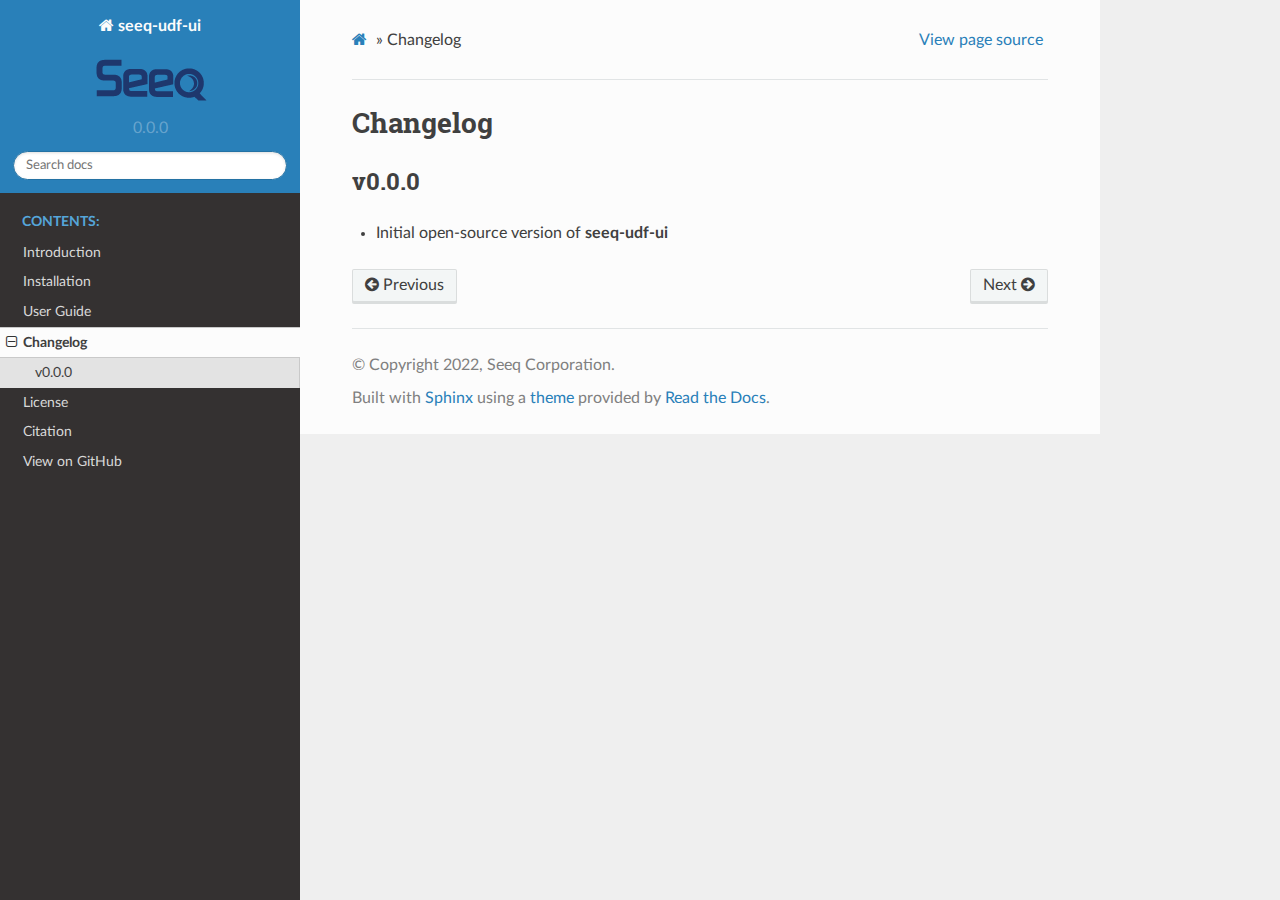
==== docs/changelog.html @ 37590fe5 "Transferred the code based from bitbucket to github. First github commit" ====
<!DOCTYPE html>
<html class="writer-html5" lang="en" >
<head>
  <meta charset="utf-8" /><meta name="generator" content="Docutils 0.17.1: http://docutils.sourceforge.net/" />

  <meta name="viewport" content="width=device-width, initial-scale=1.0" />
  <title>Changelog &mdash; seeq-udf-ui 0.0.0 documentation</title>
      <link rel="stylesheet" href="_static/pygments.css" type="text/css" />
      <link rel="stylesheet" href="_static/css/theme.css" type="text/css" />
    <link rel="shortcut icon" href="_static/seeq-favicon.ico"/>
  <!--[if lt IE 9]>
    <script src="_static/js/html5shiv.min.js"></script>
  <![endif]-->
  
        <script data-url_root="./" id="documentation_options" src="_static/documentation_options.js"></script>
        <script src="_static/jquery.js"></script>
        <script src="_static/underscore.js"></script>
        <script src="_static/doctools.js"></script>
    <script src="_static/js/theme.js"></script>
    <link rel="index" title="Index" href="genindex.html" />
    <link rel="search" title="Search" href="search.html" />
    <link rel="next" title="License" href="license.html" />
    <link rel="prev" title="User Guide" href="user_guide.html" /> 
</head>

<body class="wy-body-for-nav"> 
  <div class="wy-grid-for-nav">
    <nav data-toggle="wy-nav-shift" class="wy-nav-side">
      <div class="wy-side-scroll">
        <div class="wy-side-nav-search" >
            <a href="index.html" class="icon icon-home"> seeq-udf-ui
            <img src="_static/Seeq_logo_darkBlue_sm.png" class="logo" alt="Logo"/>
          </a>
              <div class="version">
                0.0.0
              </div>
<div role="search">
  <form id="rtd-search-form" class="wy-form" action="search.html" method="get">
    <input type="text" name="q" placeholder="Search docs" />
    <input type="hidden" name="check_keywords" value="yes" />
    <input type="hidden" name="area" value="default" />
  </form>
</div>
        </div><div class="wy-menu wy-menu-vertical" data-spy="affix" role="navigation" aria-label="Navigation menu">
              <p class="caption" role="heading"><span class="caption-text">Contents:</span></p>
<ul class="current">
<li class="toctree-l1"><a class="reference internal" href="introduction.html">Introduction</a></li>
<li class="toctree-l1"><a class="reference internal" href="installation.html">Installation</a></li>
<li class="toctree-l1"><a class="reference internal" href="user_guide.html">User Guide</a></li>
<li class="toctree-l1 current"><a class="current reference internal" href="#">Changelog</a><ul>
<li class="toctree-l2"><a class="reference internal" href="#v0-0-0">v0.0.0</a></li>
</ul>
</li>
<li class="toctree-l1"><a class="reference internal" href="license.html">License</a></li>
<li class="toctree-l1"><a class="reference internal" href="citation.html">Citation</a></li>
<li class="toctree-l1"><a class="reference internal" href="github.html">View on GitHub</a></li>
</ul>

        </div>
      </div>
    </nav>

    <section data-toggle="wy-nav-shift" class="wy-nav-content-wrap"><nav class="wy-nav-top" aria-label="Mobile navigation menu" >
          <i data-toggle="wy-nav-top" class="fa fa-bars"></i>
          <a href="index.html">seeq-udf-ui</a>
      </nav>

      <div class="wy-nav-content">
        <div class="rst-content">
          <div role="navigation" aria-label="Page navigation">
  <ul class="wy-breadcrumbs">
      <li><a href="index.html" class="icon icon-home"></a> &raquo;</li>
      <li>Changelog</li>
      <li class="wy-breadcrumbs-aside">
            <a href="_sources/changelog.md.txt" rel="nofollow"> View page source</a>
      </li>
  </ul>
  <hr/>
</div>
          <div role="main" class="document" itemscope="itemscope" itemtype="http://schema.org/Article">
           <div itemprop="articleBody">
             
  <section id="changelog">
<h1>Changelog<a class="headerlink" href="#changelog" title="Permalink to this headline"></a></h1>
<section id="v0-0-0">
<h2>v0.0.0<a class="headerlink" href="#v0-0-0" title="Permalink to this headline"></a></h2>
<ul class="simple">
<li><p>Initial open-source version of <strong>seeq-udf-ui</strong></p></li>
</ul>
</section>
</section>


           </div>
          </div>
          <footer><div class="rst-footer-buttons" role="navigation" aria-label="Footer">
        <a href="user_guide.html" class="btn btn-neutral float-left" title="User Guide" accesskey="p" rel="prev"><span class="fa fa-arrow-circle-left" aria-hidden="true"></span> Previous</a>
        <a href="license.html" class="btn btn-neutral float-right" title="License" accesskey="n" rel="next">Next <span class="fa fa-arrow-circle-right" aria-hidden="true"></span></a>
    </div>

  <hr/>

  <div role="contentinfo">
    <p>&#169; Copyright 2022, Seeq Corporation.</p>
  </div>

  Built with <a href="https://www.sphinx-doc.org/">Sphinx</a> using a
    <a href="https://github.com/readthedocs/sphinx_rtd_theme">theme</a>
    provided by <a href="https://readthedocs.org">Read the Docs</a>.
   

</footer>
        </div>
      </div>
    </section>
  </div>
  <script>
      jQuery(function () {
          SphinxRtdTheme.Navigation.enable(true);
      });
  </script> 

</body>
</html>
---- docs/_static/pygments.css ----
pre { line-height: 125%; }
td.linenos .normal { color: inherit; background-color: transparent; padding-left: 5px; padding-right: 5px; }
span.linenos { color: inherit; background-color: transparent; padding-left: 5px; padding-right: 5px; }
td.linenos .special { color: #000000; background-color: #ffffc0; padding-left: 5px; padding-right: 5px; }
span.linenos.special { color: #000000; background-color: #ffffc0; padding-left: 5px; padding-right: 5px; }
.highlight .hll { background-color: #ffffcc }
.highlight { background: #f8f8f8; }
.highlight .c { color: #3D7B7B; font-style: italic } /* Comment */
.highlight .err { border: 1px solid #FF0000 } /* Error */
.highlight .k { color: #008000; font-weight: bold } /* Keyword */
.highlight .o { color: #666666 } /* Operator */
.highlight .ch { color: #3D7B7B; font-style: italic } /* Comment.Hashbang */
.highlight .cm { color: #3D7B7B; font-style: italic } /* Comment.Multiline */
.highlight .cp { color: #9C6500 } /* Comment.Preproc */
.highlight .cpf { color: #3D7B7B; font-style: italic } /* Comment.PreprocFile */
.highlight .c1 { color: #3D7B7B; font-style: italic } /* Comment.Single */
.highlight .cs { color: #3D7B7B; font-style: italic } /* Comment.Special */
.highlight .gd { color: #A00000 } /* Generic.Deleted */
.highlight .ge { font-style: italic } /* Generic.Emph */
.highlight .gr { color: #E40000 } /* Generic.Error */
.highlight .gh { color: #000080; font-weight: bold } /* Generic.Heading */
.highlight .gi { color: #008400 } /* Generic.Inserted */
.highlight .go { color: #717171 } /* Generic.Output */
.highlight .gp { color: #000080; font-weight: bold } /* Generic.Prompt */
.highlight .gs { font-weight: bold } /* Generic.Strong */
.highlight .gu { color: #800080; font-weight: bold } /* Generic.Subheading */
.highlight .gt { color: #0044DD } /* Generic.Traceback */
.highlight .kc { color: #008000; font-weight: bold } /* Keyword.Constant */
.highlight .kd { color: #008000; font-weight: bold } /* Keyword.Declaration */
.highlight .kn { color: #008000; font-weight: bold } /* Keyword.Namespace */
.highlight .kp { color: #008000 } /* Keyword.Pseudo */
.highlight .kr { color: #008000; font-weight: bold } /* Keyword.Reserved */
.highlight .kt { color: #B00040 } /* Keyword.Type */
.highlight .m { color: #666666 } /* Literal.Number */
.highlight .s { color: #BA2121 } /* Literal.String */
.highlight .na { color: #687822 } /* Name.Attribute */
.highlight .nb { color: #008000 } /* Name.Builtin */
.highlight .nc { color: #0000FF; font-weight: bold } /* Name.Class */
.highlight .no { color: #880000 } /* Name.Constant */
.highlight .nd { color: #AA22FF } /* Name.Decorator */
.highlight .ni { color: #717171; font-weight: bold } /* Name.Entity */
.highlight .ne { color: #CB3F38; font-weight: bold } /* Name.Exception */
.highlight .nf { color: #0000FF } /* Name.Function */
.highlight .nl { color: #767600 } /* Name.Label */
.highlight .nn { color: #0000FF; font-weight: bold } /* Name.Namespace */
.highlight .nt { color: #008000; font-weight: bold } /* Name.Tag */
.highlight .nv { color: #19177C } /* Name.Variable */
.highlight .ow { color: #AA22FF; font-weight: bold } /* Operator.Word */
.highlight .w { color: #bbbbbb } /* Text.Whitespace */
.highlight .mb { color: #666666 } /* Literal.Number.Bin */
.highlight .mf { color: #666666 } /* Literal.Number.Float */
.highlight .mh { color: #666666 } /* Literal.Number.Hex */
.highlight .mi { color: #666666 } /* Literal.Number.Integer */
.highlight .mo { color: #666666 } /* Literal.Number.Oct */
.highlight .sa { color: #BA2121 } /* Literal.String.Affix */
.highlight .sb { color: #BA2121 } /* Literal.String.Backtick */
.highlight .sc { color: #BA2121 } /* Literal.String.Char */
.highlight .dl { color: #BA2121 } /* Literal.String.Delimiter */
.highlight .sd { color: #BA2121; font-style: italic } /* Literal.String.Doc */
.highlight .s2 { color: #BA2121 } /* Literal.String.Double */
.highlight .se { color: #AA5D1F; font-weight: bold } /* Literal.String.Escape */
.highlight .sh { color: #BA2121 } /* Literal.String.Heredoc */
.highlight .si { color: #A45A77; font-weight: bold } /* Literal.String.Interpol */
.highlight .sx { color: #008000 } /* Literal.String.Other */
.highlight .sr { color: #A45A77 } /* Literal.String.Regex */
.highlight .s1 { color: #BA2121 } /* Literal.String.Single */
.highlight .ss { color: #19177C } /* Literal.String.Symbol */
.highlight .bp { color: #008000 } /* Name.Builtin.Pseudo */
.highlight .fm { color: #0000FF } /* Name.Function.Magic */
.highlight .vc { color: #19177C } /* Name.Variable.Class */
.highlight .vg { color: #19177C } /* Name.Variable.Global */
.highlight .vi { color: #19177C } /* Name.Variable.Instance */
.highlight .vm { color: #19177C } /* Name.Variable.Magic */
.highlight .il { color: #666666 } /* Literal.Number.Integer.Long */
---- docs/_static/css/theme.css ----
html{box-sizing:border-box}*,:after,:before{box-sizing:inherit}article,aside,details,figcaption,figure,footer,header,hgroup,nav,section{display:block}audio,canvas,video{display:inline-block;*display:inline;*zoom:1}[hidden],audio:not([controls]){display:none}*{-webkit-box-sizing:border-box;-moz-box-sizing:border-box;box-sizing:border-box}html{font-size:100%;-webkit-text-size-adjust:100%;-ms-text-size-adjust:100%}body{margin:0}a:active,a:hover{outline:0}abbr[title]{border-bottom:1px dotted}b,strong{font-weight:700}blockquote{margin:0}dfn{font-style:italic}ins{background:#ff9;text-decoration:none}ins,mark{color:#000}mark{background:#ff0;font-style:italic;font-weight:700}.rst-content code,.rst-content tt,code,kbd,pre,samp{font-family:monospace,serif;_font-family:courier new,monospace;font-size:1em}pre{white-space:pre}q{quotes:none}q:after,q:before{content:"";content:none}small{font-size:85%}sub,sup{font-size:75%;line-height:0;position:relative;vertical-align:baseline}sup{top:-.5em}sub{bottom:-.25em}dl,ol,ul{margin:0;padding:0;list-style:none;list-style-image:none}li{list-style:none}dd{margin:0}img{border:0;-ms-interpolation-mode:bicubic;vertical-align:middle;max-width:100%}svg:not(:root){overflow:hidden}figure,form{margin:0}label{cursor:pointer}button,input,select,textarea{font-size:100%;margin:0;vertical-align:baseline;*vertical-align:middle}button,input{line-height:normal}button,input[type=button],input[type=reset],input[type=submit]{cursor:pointer;-webkit-appearance:button;*overflow:visible}button[disabled],input[disabled]{cursor:default}input[type=search]{-webkit-appearance:textfield;-moz-box-sizing:content-box;-webkit-box-sizing:content-box;box-sizing:content-box}textarea{resize:vertical}table{border-collapse:collapse;border-spacing:0}td{vertical-align:top}.chromeframe{margin:.2em 0;background:#ccc;color:#000;padding:.2em 0}.ir{display:block;border:0;text-indent:-999em;overflow:hidden;background-color:transparent;background-repeat:no-repeat;text-align:left;direction:ltr;*line-height:0}.ir br{display:none}.hidden{display:none!important;visibility:hidden}.visuallyhidden{border:0;clip:rect(0 0 0 0);height:1px;margin:-1px;overflow:hidden;padding:0;position:absolute;width:1px}.visuallyhidden.focusable:active,.visuallyhidden.focusable:focus{clip:auto;height:auto;margin:0;overflow:visible;position:static;width:auto}.invisible{visibility:hidden}.relative{position:relative}big,small{font-size:100%}@media print{body,html,section{background:none!important}*{box-shadow:none!important;text-shadow:none!important;filter:none!important;-ms-filter:none!important}a,a:visited{text-decoration:underline}.ir a:after,a[href^="#"]:after,a[href^="javascript:"]:after{content:""}blockquote,pre{page-break-inside:avoid}thead{display:table-header-group}img,tr{page-break-inside:avoid}img{max-width:100%!important}@page{margin:.5cm}.rst-content .toctree-wrapper>p.caption,h2,h3,p{orphans:3;widows:3}.rst-content .toctree-wrapper>p.caption,h2,h3{page-break-after:avoid}}.btn,.fa:before,.icon:before,.rst-content .admonition,.rst-content .admonition-title:before,.rst-content .admonition-todo,.rst-content .attention,.rst-content .caution,.rst-content .code-block-caption .headerlink:before,.rst-content .danger,.rst-content .eqno .headerlink:before,.rst-content .error,.rst-content .hint,.rst-content .important,.rst-content .note,.rst-content .seealso,.rst-content .tip,.rst-content .warning,.rst-content code.download span:first-child:before,.rst-content dl dt .headerlink:before,.rst-content h1 .headerlink:before,.rst-content h2 .headerlink:before,.rst-content h3 .headerlink:before,.rst-content h4 .headerlink:before,.rst-content h5 .headerlink:before,.rst-content h6 .headerlink:before,.rst-content p.caption .headerlink:before,.rst-content p .headerlink:before,.rst-content table>caption .headerlink:before,.rst-content tt.download span:first-child:before,.wy-alert,.wy-dropdown .caret:before,.wy-inline-validate.wy-inline-validate-danger .wy-input-context:before,.wy-inline-validate.wy-inline-validate-info .wy-input-context:before,.wy-inline-validate.wy-inline-validate-success .wy-input-context:before,.wy-inline-validate.wy-inline-validate-warning .wy-input-context:before,.wy-menu-vertical li.current>a,.wy-menu-vertical li.current>a button.toctree-expand:before,.wy-menu-vertical li.on a,.wy-menu-vertical li.on a button.toctree-expand:before,.wy-menu-vertical li button.toctree-expand:before,.wy-nav-top a,.wy-side-nav-search .wy-dropdown>a,.wy-side-nav-search>a,input[type=color],input[type=date],input[type=datetime-local],input[type=datetime],input[type=email],input[type=month],input[type=number],input[type=password],input[type=search],input[type=tel],input[type=text],input[type=time],input[type=url],input[type=week],select,textarea{-webkit-font-smoothing:antialiased}.clearfix{*zoom:1}.clearfix:after,.clearfix:before{display:table;content:""}.clearfix:after{clear:both}/*!
 *  Font Awesome 4.7.0 by @davegandy - http://fontawesome.io - @fontawesome
 *  License - http://fontawesome.io/license (Font: SIL OFL 1.1, CSS: MIT License)
 */@font-face{font-family:FontAwesome;src:url(fonts/fontawesome-webfont.eot?674f50d287a8c48dc19ba404d20fe713);src:url(fonts/fontawesome-webfont.eot?674f50d287a8c48dc19ba404d20fe713?#iefix&v=4.7.0) format("embedded-opentype"),url(fonts/fontawesome-webfont.woff2?af7ae505a9eed503f8b8e6982036873e) format("woff2"),url(fonts/fontawesome-webfont.woff?fee66e712a8a08eef5805a46892932ad) format("woff"),url(fonts/fontawesome-webfont.ttf?b06871f281fee6b241d60582ae9369b9) format("truetype"),url(fonts/fontawesome-webfont.svg?912ec66d7572ff821749319396470bde#fontawesomeregular) format("svg");font-weight:400;font-style:normal}.fa,.icon,.rst-content .admonition-title,.rst-content .code-block-caption .headerlink,.rst-content .eqno .headerlink,.rst-content code.download span:first-child,.rst-content dl dt .headerlink,.rst-content h1 .headerlink,.rst-content h2 .headerlink,.rst-content h3 .headerlink,.rst-content h4 .headerlink,.rst-content h5 .headerlink,.rst-content h6 .headerlink,.rst-content p.caption .headerlink,.rst-content p .headerlink,.rst-content table>caption .headerlink,.rst-content tt.download span:first-child,.wy-menu-vertical li.current>a button.toctree-expand,.wy-menu-vertical li.on a button.toctree-expand,.wy-menu-vertical li button.toctree-expand{display:inline-block;font:normal normal normal 14px/1 FontAwesome;font-size:inherit;text-rendering:auto;-webkit-font-smoothing:antialiased;-moz-osx-font-smoothing:grayscale}.fa-lg{font-size:1.33333em;line-height:.75em;vertical-align:-15%}.fa-2x{font-size:2em}.fa-3x{font-size:3em}.fa-4x{font-size:4em}.fa-5x{font-size:5em}.fa-fw{width:1.28571em;text-align:center}.fa-ul{padding-left:0;margin-left:2.14286em;list-style-type:none}.fa-ul>li{position:relative}.fa-li{position:absolute;left:-2.14286em;width:2.14286em;top:.14286em;text-align:center}.fa-li.fa-lg{left:-1.85714em}.fa-border{padding:.2em .25em .15em;border:.08em solid #eee;border-radius:.1em}.fa-pull-left{float:left}.fa-pull-right{float:right}.fa-pull-left.icon,.fa.fa-pull-left,.rst-content .code-block-caption .fa-pull-left.headerlink,.rst-content .eqno .fa-pull-left.headerlink,.rst-content .fa-pull-left.admonition-title,.rst-content code.download span.fa-pull-left:first-child,.rst-content dl dt .fa-pull-left.headerlink,.rst-content h1 .fa-pull-left.headerlink,.rst-content h2 .fa-pull-left.headerlink,.rst-content h3 .fa-pull-left.headerlink,.rst-content h4 .fa-pull-left.headerlink,.rst-content h5 .fa-pull-left.headerlink,.rst-content h6 .fa-pull-left.headerlink,.rst-content p .fa-pull-left.headerlink,.rst-content table>caption .fa-pull-left.headerlink,.rst-content tt.download span.fa-pull-left:first-child,.wy-menu-vertical li.current>a button.fa-pull-left.toctree-expand,.wy-menu-vertical li.on a button.fa-pull-left.toctree-expand,.wy-menu-vertical li button.fa-pull-left.toctree-expand{margin-right:.3em}.fa-pull-right.icon,.fa.fa-pull-right,.rst-content .code-block-caption .fa-pull-right.headerlink,.rst-content .eqno .fa-pull-right.headerlink,.rst-content .fa-pull-right.admonition-title,.rst-content code.download span.fa-pull-right:first-child,.rst-content dl dt .fa-pull-right.headerlink,.rst-content h1 .fa-pull-right.headerlink,.rst-content h2 .fa-pull-right.headerlink,.rst-content h3 .fa-pull-right.headerlink,.rst-content h4 .fa-pull-right.headerlink,.rst-content h5 .fa-pull-right.headerlink,.rst-content h6 .fa-pull-right.headerlink,.rst-content p .fa-pull-right.headerlink,.rst-content table>caption .fa-pull-right.headerlink,.rst-content tt.download span.fa-pull-right:first-child,.wy-menu-vertical li.current>a button.fa-pull-right.toctree-expand,.wy-menu-vertical li.on a button.fa-pull-right.toctree-expand,.wy-menu-vertical li button.fa-pull-right.toctree-expand{margin-left:.3em}.pull-right{float:right}.pull-left{float:left}.fa.pull-left,.pull-left.icon,.rst-content .code-block-caption .pull-left.headerlink,.rst-content .eqno .pull-left.headerlink,.rst-content .pull-left.admonition-title,.rst-content code.download span.pull-left:first-child,.rst-content dl dt .pull-left.headerlink,.rst-content h1 .pull-left.headerlink,.rst-content h2 .pull-left.headerlink,.rst-content h3 .pull-left.headerlink,.rst-content h4 .pull-left.headerlink,.rst-content h5 .pull-left.headerlink,.rst-content h6 .pull-left.headerlink,.rst-content p .pull-left.headerlink,.rst-content table>caption .pull-left.headerlink,.rst-content tt.download span.pull-left:first-child,.wy-menu-vertical li.current>a button.pull-left.toctree-expand,.wy-menu-vertical li.on a button.pull-left.toctree-expand,.wy-menu-vertical li button.pull-left.toctree-expand{margin-right:.3em}.fa.pull-right,.pull-right.icon,.rst-content .code-block-caption .pull-right.headerlink,.rst-content .eqno .pull-right.headerlink,.rst-content .pull-right.admonition-title,.rst-content code.download span.pull-right:first-child,.rst-content dl dt .pull-right.headerlink,.rst-content h1 .pull-right.headerlink,.rst-content h2 .pull-right.headerlink,.rst-content h3 .pull-right.headerlink,.rst-content h4 .pull-right.headerlink,.rst-content h5 .pull-right.headerlink,.rst-content h6 .pull-right.headerlink,.rst-content p .pull-right.headerlink,.rst-content table>caption .pull-right.headerlink,.rst-content tt.download span.pull-right:first-child,.wy-menu-vertical li.current>a button.pull-right.toctree-expand,.wy-menu-vertical li.on a button.pull-right.toctree-expand,.wy-menu-vertical li button.pull-right.toctree-expand{margin-left:.3em}.fa-spin{-webkit-animation:fa-spin 2s linear infinite;animation:fa-spin 2s linear infinite}.fa-pulse{-webkit-animation:fa-spin 1s steps(8) infinite;animation:fa-spin 1s steps(8) infinite}@-webkit-keyframes fa-spin{0%{-webkit-transform:rotate(0deg);transform:rotate(0deg)}to{-webkit-transform:rotate(359deg);transform:rotate(359deg)}}@keyframes fa-spin{0%{-webkit-transform:rotate(0deg);transform:rotate(0deg)}to{-webkit-transform:rotate(359deg);transform:rotate(359deg)}}.fa-rotate-90{-ms-filter:"progid:DXImageTransform.Microsoft.BasicImage(rotation=1)";-webkit-transform:rotate(90deg);-ms-transform:rotate(90deg);transform:rotate(90deg)}.fa-rotate-180{-ms-filter:"progid:DXImageTransform.Microsoft.BasicImage(rotation=2)";-webkit-transform:rotate(180deg);-ms-transform:rotate(180deg);transform:rotate(180deg)}.fa-rotate-270{-ms-filter:"progid:DXImageTransform.Microsoft.BasicImage(rotation=3)";-webkit-transform:rotate(270deg);-ms-transform:rotate(270deg);transform:rotate(270deg)}.fa-flip-horizontal{-ms-filter:"progid:DXImageTransform.Microsoft.BasicImage(rotation=0, mirror=1)";-webkit-transform:scaleX(-1);-ms-transform:scaleX(-1);transform:scaleX(-1)}.fa-flip-vertical{-ms-filter:"progid:DXImageTransform.Microsoft.BasicImage(rotation=2, mirror=1)";-webkit-transform:scaleY(-1);-ms-transform:scaleY(-1);transform:scaleY(-1)}:root .fa-flip-horizontal,:root .fa-flip-vertical,:root .fa-rotate-90,:root .fa-rotate-180,:root .fa-rotate-270{filter:none}.fa-stack{position:relative;display:inline-block;width:2em;height:2em;line-height:2em;vertical-align:middle}.fa-stack-1x,.fa-stack-2x{position:absolute;left:0;width:100%;text-align:center}.fa-stack-1x{line-height:inherit}.fa-stack-2x{font-size:2em}.fa-inverse{color:#fff}.fa-glass:before{content:""}.fa-music:before{content:""}.fa-search:before,.icon-search:before{content:""}.fa-envelope-o:before{content:""}.fa-heart:before{content:""}.fa-star:before{content:""}.fa-star-o:before{content:""}.fa-user:before{content:""}.fa-film:before{content:""}.fa-th-large:before{content:""}.fa-th:before{content:""}.fa-th-list:before{content:""}.fa-check:before{content:""}.fa-close:before,.fa-remove:before,.fa-times:before{content:""}.fa-search-plus:before{content:""}.fa-search-minus:before{content:""}.fa-power-off:before{content:""}.fa-signal:before{content:""}.fa-cog:before,.fa-gear:before{content:""}.fa-trash-o:before{content:""}.fa-home:before,.icon-home:before{content:""}.fa-file-o:before{content:""}.fa-clock-o:before{content:""}.fa-road:before{content:""}.fa-download:before,.rst-content code.download span:first-child:before,.rst-content tt.download span:first-child:before{content:""}.fa-arrow-circle-o-down:before{content:""}.fa-arrow-circle-o-up:before{content:""}.fa-inbox:before{content:""}.fa-play-circle-o:before{content:""}.fa-repeat:before,.fa-rotate-right:before{content:""}.fa-refresh:before{content:""}.fa-list-alt:before{content:""}.fa-lock:before{content:""}.fa-flag:before{content:""}.fa-headphones:before{content:""}.fa-volume-off:before{content:""}.fa-volume-down:before{content:""}.fa-volume-up:before{content:""}.fa-qrcode:before{content:""}.fa-barcode:before{content:""}.fa-tag:before{content:""}.fa-tags:before{content:""}.fa-book:before,.icon-book:before{content:""}.fa-bookmark:before{content:""}.fa-print:before{content:""}.fa-camera:before{content:""}.fa-font:before{content:""}.fa-bold:before{content:""}.fa-italic:before{content:""}.fa-text-height:before{content:""}.fa-text-width:before{content:""}.fa-align-left:before{content:""}.fa-align-center:before{content:""}.fa-align-right:before{content:""}.fa-align-justify:before{content:""}.fa-list:before{content:""}.fa-dedent:before,.fa-outdent:before{content:""}.fa-indent:before{content:""}.fa-video-camera:before{content:""}.fa-image:before,.fa-photo:before,.fa-picture-o:before{content:""}.fa-pencil:before{content:""}.fa-map-marker:before{content:""}.fa-adjust:before{content:""}.fa-tint:before{content:""}.fa-edit:before,.fa-pencil-square-o:before{content:""}.fa-share-square-o:before{content:""}.fa-check-square-o:before{content:""}.fa-arrows:before{content:""}.fa-step-backward:before{content:""}.fa-fast-backward:before{content:""}.fa-backward:before{content:""}.fa-play:before{content:""}.fa-pause:before{content:""}.fa-stop:before{content:""}.fa-forward:before{content:""}.fa-fast-forward:before{content:""}.fa-step-forward:before{content:""}.fa-eject:before{content:""}.fa-chevron-left:before{content:""}.fa-chevron-right:before{content:""}.fa-plus-circle:before{content:""}.fa-minus-circle:before{content:""}.fa-times-circle:before,.wy-inline-validate.wy-inline-validate-danger .wy-input-context:before{content:""}.fa-check-circle:before,.wy-inline-validate.wy-inline-validate-success .wy-input-context:before{content:""}.fa-question-circle:before{content:""}.fa-info-circle:before{content:""}.fa-crosshairs:before{content:""}.fa-times-circle-o:before{content:""}.fa-check-circle-o:before{content:""}.fa-ban:before{content:""}.fa-arrow-left:before{content:""}.fa-arrow-right:before{content:""}.fa-arrow-up:before{content:""}.fa-arrow-down:before{content:""}.fa-mail-forward:before,.fa-share:before{content:""}.fa-expand:before{content:""}.fa-compress:before{content:""}.fa-plus:before{content:""}.fa-minus:before{content:""}.fa-asterisk:before{content:""}.fa-exclamation-circle:before,.rst-content .admonition-title:before,.wy-inline-validate.wy-inline-validate-info .wy-input-context:before,.wy-inline-validate.wy-inline-validate-warning .wy-input-context:before{content:""}.fa-gift:before{content:""}.fa-leaf:before{content:""}.fa-fire:before,.icon-fire:before{content:""}.fa-eye:before{content:""}.fa-eye-slash:before{content:""}.fa-exclamation-triangle:before,.fa-warning:before{content:""}.fa-plane:before{content:""}.fa-calendar:before{content:""}.fa-random:before{content:""}.fa-comment:before{content:""}.fa-magnet:before{content:""}.fa-chevron-up:before{content:""}.fa-chevron-down:before{content:""}.fa-retweet:before{content:""}.fa-shopping-cart:before{content:""}.fa-folder:before{content:""}.fa-folder-open:before{content:""}.fa-arrows-v:before{content:""}.fa-arrows-h:before{content:""}.fa-bar-chart-o:before,.fa-bar-chart:before{content:""}.fa-twitter-square:before{content:""}.fa-facebook-square:before{content:""}.fa-camera-retro:before{content:""}.fa-key:before{content:""}.fa-cogs:before,.fa-gears:before{content:""}.fa-comments:before{content:""}.fa-thumbs-o-up:before{content:""}.fa-thumbs-o-down:before{content:""}.fa-star-half:before{content:""}.fa-heart-o:before{content:""}.fa-sign-out:before{content:""}.fa-linkedin-square:before{content:""}.fa-thumb-tack:before{content:""}.fa-external-link:before{content:""}.fa-sign-in:before{content:""}.fa-trophy:before{content:""}.fa-github-square:before{content:""}.fa-upload:before{content:""}.fa-lemon-o:before{content:""}.fa-phone:before{content:""}.fa-square-o:before{content:""}.fa-bookmark-o:before{content:""}.fa-phone-square:before{content:""}.fa-twitter:before{content:""}.fa-facebook-f:before,.fa-facebook:before{content:""}.fa-github:before,.icon-github:before{content:""}.fa-unlock:before{content:""}.fa-credit-card:before{content:""}.fa-feed:before,.fa-rss:before{content:""}.fa-hdd-o:before{content:""}.fa-bullhorn:before{content:""}.fa-bell:before{content:""}.fa-certificate:before{content:""}.fa-hand-o-right:before{content:""}.fa-hand-o-left:before{content:""}.fa-hand-o-up:before{content:""}.fa-hand-o-down:before{content:""}.fa-arrow-circle-left:before,.icon-circle-arrow-left:before{content:""}.fa-arrow-circle-right:before,.icon-circle-arrow-right:before{content:""}.fa-arrow-circle-up:before{content:""}.fa-arrow-circle-down:before{content:""}.fa-globe:before{content:""}.fa-wrench:before{content:""}.fa-tasks:before{content:""}.fa-filter:before{content:""}.fa-briefcase:before{content:""}.fa-arrows-alt:before{content:""}.fa-group:before,.fa-users:before{content:""}.fa-chain:before,.fa-link:before,.icon-link:before{content:""}.fa-cloud:before{content:""}.fa-flask:before{content:""}.fa-cut:before,.fa-scissors:before{content:""}.fa-copy:before,.fa-files-o:before{content:""}.fa-paperclip:before{content:""}.fa-floppy-o:before,.fa-save:before{content:""}.fa-square:before{content:""}.fa-bars:before,.fa-navicon:before,.fa-reorder:before{content:""}.fa-list-ul:before{content:""}.fa-list-ol:before{content:""}.fa-strikethrough:before{content:""}.fa-underline:before{content:""}.fa-table:before{content:""}.fa-magic:before{content:""}.fa-truck:before{content:""}.fa-pinterest:before{content:""}.fa-pinterest-square:before{content:""}.fa-google-plus-square:before{content:""}.fa-google-plus:before{content:""}.fa-money:before{content:""}.fa-caret-down:before,.icon-caret-down:before,.wy-dropdown .caret:before{content:""}.fa-caret-up:before{content:""}.fa-caret-left:before{content:""}.fa-caret-right:before{content:""}.fa-columns:before{content:""}.fa-sort:before,.fa-unsorted:before{content:""}.fa-sort-desc:before,.fa-sort-down:before{content:""}.fa-sort-asc:before,.fa-sort-up:before{content:""}.fa-envelope:before{content:""}.fa-linkedin:before{content:""}.fa-rotate-left:before,.fa-undo:before{content:""}.fa-gavel:before,.fa-legal:before{content:""}.fa-dashboard:before,.fa-tachometer:before{content:""}.fa-comment-o:before{content:""}.fa-comments-o:before{content:""}.fa-bolt:before,.fa-flash:before{content:""}.fa-sitemap:before{content:""}.fa-umbrella:before{content:""}.fa-clipboard:before,.fa-paste:before{content:""}.fa-lightbulb-o:before{content:""}.fa-exchange:before{content:""}.fa-cloud-download:before{content:""}.fa-cloud-upload:before{content:""}.fa-user-md:before{content:""}.fa-stethoscope:before{content:""}.fa-suitcase:before{content:""}.fa-bell-o:before{content:""}.fa-coffee:before{content:""}.fa-cutlery:before{content:""}.fa-file-text-o:before{content:""}.fa-building-o:before{content:""}.fa-hospital-o:before{content:""}.fa-ambulance:before{content:""}.fa-medkit:before{content:""}.fa-fighter-jet:before{content:""}.fa-beer:before{content:""}.fa-h-square:before{content:""}.fa-plus-square:before{content:""}.fa-angle-double-left:before{content:""}.fa-angle-double-right:before{content:""}.fa-angle-double-up:before{content:""}.fa-angle-double-down:before{content:""}.fa-angle-left:before{content:""}.fa-angle-right:before{content:""}.fa-angle-up:before{content:""}.fa-angle-down:before{content:""}.fa-desktop:before{content:""}.fa-laptop:before{content:""}.fa-tablet:before{content:""}.fa-mobile-phone:before,.fa-mobile:before{content:""}.fa-circle-o:before{content:""}.fa-quote-left:before{content:""}.fa-quote-right:before{content:""}.fa-spinner:before{content:""}.fa-circle:before{content:""}.fa-mail-reply:before,.fa-reply:before{content:""}.fa-github-alt:before{content:""}.fa-folder-o:before{content:""}.fa-folder-open-o:before{content:""}.fa-smile-o:before{content:""}.fa-frown-o:before{content:""}.fa-meh-o:before{content:""}.fa-gamepad:before{content:""}.fa-keyboard-o:before{content:""}.fa-flag-o:before{content:""}.fa-flag-checkered:before{content:""}.fa-terminal:before{content:""}.fa-code:before{content:""}.fa-mail-reply-all:before,.fa-reply-all:before{content:""}.fa-star-half-empty:before,.fa-star-half-full:before,.fa-star-half-o:before{content:""}.fa-location-arrow:before{content:""}.fa-crop:before{content:""}.fa-code-fork:before{content:""}.fa-chain-broken:before,.fa-unlink:before{content:""}.fa-question:before{content:""}.fa-info:before{content:""}.fa-exclamation:before{content:""}.fa-superscript:before{content:""}.fa-subscript:before{content:""}.fa-eraser:before{content:""}.fa-puzzle-piece:before{content:""}.fa-microphone:before{content:""}.fa-microphone-slash:before{content:""}.fa-shield:before{content:""}.fa-calendar-o:before{content:""}.fa-fire-extinguisher:before{content:""}.fa-rocket:before{content:""}.fa-maxcdn:before{content:""}.fa-chevron-circle-left:before{content:""}.fa-chevron-circle-right:before{content:""}.fa-chevron-circle-up:before{content:""}.fa-chevron-circle-down:before{content:""}.fa-html5:before{content:""}.fa-css3:before{content:""}.fa-anchor:before{content:""}.fa-unlock-alt:before{content:""}.fa-bullseye:before{content:""}.fa-ellipsis-h:before{content:""}.fa-ellipsis-v:before{content:""}.fa-rss-square:before{content:""}.fa-play-circle:before{content:""}.fa-ticket:before{content:""}.fa-minus-square:before{content:""}.fa-minus-square-o:before,.wy-menu-vertical li.current>a button.toctree-expand:before,.wy-menu-vertical li.on a button.toctree-expand:before{content:""}.fa-level-up:before{content:""}.fa-level-down:before{content:""}.fa-check-square:before{content:""}.fa-pencil-square:before{content:""}.fa-external-link-square:before{content:""}.fa-share-square:before{content:""}.fa-compass:before{content:""}.fa-caret-square-o-down:before,.fa-toggle-down:before{content:""}.fa-caret-square-o-up:before,.fa-toggle-up:before{content:""}.fa-caret-square-o-right:before,.fa-toggle-right:before{content:""}.fa-eur:before,.fa-euro:before{content:""}.fa-gbp:before{content:""}.fa-dollar:before,.fa-usd:before{content:""}.fa-inr:before,.fa-rupee:before{content:""}.fa-cny:before,.fa-jpy:before,.fa-rmb:before,.fa-yen:before{content:""}.fa-rouble:before,.fa-rub:before,.fa-ruble:before{content:""}.fa-krw:before,.fa-won:before{content:""}.fa-bitcoin:before,.fa-btc:before{content:""}.fa-file:before{content:""}.fa-file-text:before{content:""}.fa-sort-alpha-asc:before{content:""}.fa-sort-alpha-desc:before{content:""}.fa-sort-amount-asc:before{content:""}.fa-sort-amount-desc:before{content:""}.fa-sort-numeric-asc:before{content:""}.fa-sort-numeric-desc:before{content:""}.fa-thumbs-up:before{content:""}.fa-thumbs-down:before{content:""}.fa-youtube-square:before{content:""}.fa-youtube:before{content:""}.fa-xing:before{content:""}.fa-xing-square:before{content:""}.fa-youtube-play:before{content:""}.fa-dropbox:before{content:""}.fa-stack-overflow:before{content:""}.fa-instagram:before{content:""}.fa-flickr:before{content:""}.fa-adn:before{content:""}.fa-bitbucket:before,.icon-bitbucket:before{content:""}.fa-bitbucket-square:before{content:""}.fa-tumblr:before{content:""}.fa-tumblr-square:before{content:""}.fa-long-arrow-down:before{content:""}.fa-long-arrow-up:before{content:""}.fa-long-arrow-left:before{content:""}.fa-long-arrow-right:before{content:""}.fa-apple:before{content:""}.fa-windows:before{content:""}.fa-android:before{content:""}.fa-linux:before{content:""}.fa-dribbble:before{content:""}.fa-skype:before{content:""}.fa-foursquare:before{content:""}.fa-trello:before{content:""}.fa-female:before{content:""}.fa-male:before{content:""}.fa-gittip:before,.fa-gratipay:before{content:""}.fa-sun-o:before{content:""}.fa-moon-o:before{content:""}.fa-archive:before{content:""}.fa-bug:before{content:""}.fa-vk:before{content:""}.fa-weibo:before{content:""}.fa-renren:before{content:""}.fa-pagelines:before{content:""}.fa-stack-exchange:before{content:""}.fa-arrow-circle-o-right:before{content:""}.fa-arrow-circle-o-left:before{content:""}.fa-caret-square-o-left:before,.fa-toggle-left:before{content:""}.fa-dot-circle-o:before{content:""}.fa-wheelchair:before{content:""}.fa-vimeo-square:before{content:""}.fa-try:before,.fa-turkish-lira:before{content:""}.fa-plus-square-o:before,.wy-menu-vertical li button.toctree-expand:before{content:""}.fa-space-shuttle:before{content:""}.fa-slack:before{content:""}.fa-envelope-square:before{content:""}.fa-wordpress:before{content:""}.fa-openid:before{content:""}.fa-bank:before,.fa-institution:before,.fa-university:before{content:""}.fa-graduation-cap:before,.fa-mortar-board:before{content:""}.fa-yahoo:before{content:""}.fa-google:before{content:""}.fa-reddit:before{content:""}.fa-reddit-square:before{content:""}.fa-stumbleupon-circle:before{content:""}.fa-stumbleupon:before{content:""}.fa-delicious:before{content:""}.fa-digg:before{content:""}.fa-pied-piper-pp:before{content:""}.fa-pied-piper-alt:before{content:""}.fa-drupal:before{content:""}.fa-joomla:before{content:""}.fa-language:before{content:""}.fa-fax:before{content:""}.fa-building:before{content:""}.fa-child:before{content:""}.fa-paw:before{content:""}.fa-spoon:before{content:""}.fa-cube:before{content:""}.fa-cubes:before{content:""}.fa-behance:before{content:""}.fa-behance-square:before{content:""}.fa-steam:before{content:""}.fa-steam-square:before{content:""}.fa-recycle:before{content:""}.fa-automobile:before,.fa-car:before{content:""}.fa-cab:before,.fa-taxi:before{content:""}.fa-tree:before{content:""}.fa-spotify:before{content:""}.fa-deviantart:before{content:""}.fa-soundcloud:before{content:""}.fa-database:before{content:""}.fa-file-pdf-o:before{content:""}.fa-file-word-o:before{content:""}.fa-file-excel-o:before{content:""}.fa-file-powerpoint-o:before{content:""}.fa-file-image-o:before,.fa-file-photo-o:before,.fa-file-picture-o:before{content:""}.fa-file-archive-o:before,.fa-file-zip-o:before{content:""}.fa-file-audio-o:before,.fa-file-sound-o:before{content:""}.fa-file-movie-o:before,.fa-file-video-o:before{content:""}.fa-file-code-o:before{content:""}.fa-vine:before{content:""}.fa-codepen:before{content:""}.fa-jsfiddle:before{content:""}.fa-life-bouy:before,.fa-life-buoy:before,.fa-life-ring:before,.fa-life-saver:before,.fa-support:before{content:""}.fa-circle-o-notch:before{content:""}.fa-ra:before,.fa-rebel:before,.fa-resistance:before{content:""}.fa-empire:before,.fa-ge:before{content:""}.fa-git-square:before{content:""}.fa-git:before{content:""}.fa-hacker-news:before,.fa-y-combinator-square:before,.fa-yc-square:before{content:""}.fa-tencent-weibo:before{content:""}.fa-qq:before{content:""}.fa-wechat:before,.fa-weixin:before{content:""}.fa-paper-plane:before,.fa-send:before{content:""}.fa-paper-plane-o:before,.fa-send-o:before{content:""}.fa-history:before{content:""}.fa-circle-thin:before{content:""}.fa-header:before{content:""}.fa-paragraph:before{content:""}.fa-sliders:before{content:""}.fa-share-alt:before{content:""}.fa-share-alt-square:before{content:""}.fa-bomb:before{content:""}.fa-futbol-o:before,.fa-soccer-ball-o:before{content:""}.fa-tty:before{content:""}.fa-binoculars:before{content:""}.fa-plug:before{content:""}.fa-slideshare:before{content:""}.fa-twitch:before{content:""}.fa-yelp:before{content:""}.fa-newspaper-o:before{content:""}.fa-wifi:before{content:""}.fa-calculator:before{content:""}.fa-paypal:before{content:""}.fa-google-wallet:before{content:""}.fa-cc-visa:before{content:""}.fa-cc-mastercard:before{content:""}.fa-cc-discover:before{content:""}.fa-cc-amex:before{content:""}.fa-cc-paypal:before{content:""}.fa-cc-stripe:before{content:""}.fa-bell-slash:before{content:""}.fa-bell-slash-o:before{content:""}.fa-trash:before{content:""}.fa-copyright:before{content:""}.fa-at:before{content:""}.fa-eyedropper:before{content:""}.fa-paint-brush:before{content:""}.fa-birthday-cake:before{content:""}.fa-area-chart:before{content:""}.fa-pie-chart:before{content:""}.fa-line-chart:before{content:""}.fa-lastfm:before{content:""}.fa-lastfm-square:before{content:""}.fa-toggle-off:before{content:""}.fa-toggle-on:before{content:""}.fa-bicycle:before{content:""}.fa-bus:before{content:""}.fa-ioxhost:before{content:""}.fa-angellist:before{content:""}.fa-cc:before{content:""}.fa-ils:before,.fa-shekel:before,.fa-sheqel:before{content:""}.fa-meanpath:before{content:""}.fa-buysellads:before{content:""}.fa-connectdevelop:before{content:""}.fa-dashcube:before{content:""}.fa-forumbee:before{content:""}.fa-leanpub:before{content:""}.fa-sellsy:before{content:""}.fa-shirtsinbulk:before{content:""}.fa-simplybuilt:before{content:""}.fa-skyatlas:before{content:""}.fa-cart-plus:before{content:""}.fa-cart-arrow-down:before{content:""}.fa-diamond:before{content:""}.fa-ship:before{content:""}.fa-user-secret:before{content:""}.fa-motorcycle:before{content:""}.fa-street-view:before{content:""}.fa-heartbeat:before{content:""}.fa-venus:before{content:""}.fa-mars:before{content:""}.fa-mercury:before{content:""}.fa-intersex:before,.fa-transgender:before{content:""}.fa-transgender-alt:before{content:""}.fa-venus-double:before{content:""}.fa-mars-double:before{content:""}.fa-venus-mars:before{content:""}.fa-mars-stroke:before{content:""}.fa-mars-stroke-v:before{content:""}.fa-mars-stroke-h:before{content:""}.fa-neuter:before{content:""}.fa-genderless:before{content:""}.fa-facebook-official:before{content:""}.fa-pinterest-p:before{content:""}.fa-whatsapp:before{content:""}.fa-server:before{content:""}.fa-user-plus:before{content:""}.fa-user-times:before{content:""}.fa-bed:before,.fa-hotel:before{content:""}.fa-viacoin:before{content:""}.fa-train:before{content:""}.fa-subway:before{content:""}.fa-medium:before{content:""}.fa-y-combinator:before,.fa-yc:before{content:""}.fa-optin-monster:before{content:""}.fa-opencart:before{content:""}.fa-expeditedssl:before{content:""}.fa-battery-4:before,.fa-battery-full:before,.fa-battery:before{content:""}.fa-battery-3:before,.fa-battery-three-quarters:before{content:""}.fa-battery-2:before,.fa-battery-half:before{content:""}.fa-battery-1:before,.fa-battery-quarter:before{content:""}.fa-battery-0:before,.fa-battery-empty:before{content:""}.fa-mouse-pointer:before{content:""}.fa-i-cursor:before{content:""}.fa-object-group:before{content:""}.fa-object-ungroup:before{content:""}.fa-sticky-note:before{content:""}.fa-sticky-note-o:before{content:""}.fa-cc-jcb:before{content:""}.fa-cc-diners-club:before{content:""}.fa-clone:before{content:""}.fa-balance-scale:before{content:""}.fa-hourglass-o:before{content:""}.fa-hourglass-1:before,.fa-hourglass-start:before{content:""}.fa-hourglass-2:before,.fa-hourglass-half:before{content:""}.fa-hourglass-3:before,.fa-hourglass-end:before{content:""}.fa-hourglass:before{content:""}.fa-hand-grab-o:before,.fa-hand-rock-o:before{content:""}.fa-hand-paper-o:before,.fa-hand-stop-o:before{content:""}.fa-hand-scissors-o:before{content:""}.fa-hand-lizard-o:before{content:""}.fa-hand-spock-o:before{content:""}.fa-hand-pointer-o:before{content:""}.fa-hand-peace-o:before{content:""}.fa-trademark:before{content:""}.fa-registered:before{content:""}.fa-creative-commons:before{content:""}.fa-gg:before{content:""}.fa-gg-circle:before{content:""}.fa-tripadvisor:before{content:""}.fa-odnoklassniki:before{content:""}.fa-odnoklassniki-square:before{content:""}.fa-get-pocket:before{content:""}.fa-wikipedia-w:before{content:""}.fa-safari:before{content:""}.fa-chrome:before{content:""}.fa-firefox:before{content:""}.fa-opera:before{content:""}.fa-internet-explorer:before{content:""}.fa-television:before,.fa-tv:before{content:""}.fa-contao:before{content:""}.fa-500px:before{content:""}.fa-amazon:before{content:""}.fa-calendar-plus-o:before{content:""}.fa-calendar-minus-o:before{content:""}.fa-calendar-times-o:before{content:""}.fa-calendar-check-o:before{content:""}.fa-industry:before{content:""}.fa-map-pin:before{content:""}.fa-map-signs:before{content:""}.fa-map-o:before{content:""}.fa-map:before{content:""}.fa-commenting:before{content:""}.fa-commenting-o:before{content:""}.fa-houzz:before{content:""}.fa-vimeo:before{content:""}.fa-black-tie:before{content:""}.fa-fonticons:before{content:""}.fa-reddit-alien:before{content:""}.fa-edge:before{content:""}.fa-credit-card-alt:before{content:""}.fa-codiepie:before{content:""}.fa-modx:before{content:""}.fa-fort-awesome:before{content:""}.fa-usb:before{content:""}.fa-product-hunt:before{content:""}.fa-mixcloud:before{content:""}.fa-scribd:before{content:""}.fa-pause-circle:before{content:""}.fa-pause-circle-o:before{content:""}.fa-stop-circle:before{content:""}.fa-stop-circle-o:before{content:""}.fa-shopping-bag:before{content:""}.fa-shopping-basket:before{content:""}.fa-hashtag:before{content:""}.fa-bluetooth:before{content:""}.fa-bluetooth-b:before{content:""}.fa-percent:before{content:""}.fa-gitlab:before,.icon-gitlab:before{content:""}.fa-wpbeginner:before{content:""}.fa-wpforms:before{content:""}.fa-envira:before{content:""}.fa-universal-access:before{content:""}.fa-wheelchair-alt:before{content:""}.fa-question-circle-o:before{content:""}.fa-blind:before{content:""}.fa-audio-description:before{content:""}.fa-volume-control-phone:before{content:""}.fa-braille:before{content:""}.fa-assistive-listening-systems:before{content:""}.fa-american-sign-language-interpreting:before,.fa-asl-interpreting:before{content:""}.fa-deaf:before,.fa-deafness:before,.fa-hard-of-hearing:before{content:""}.fa-glide:before{content:""}.fa-glide-g:before{content:""}.fa-sign-language:before,.fa-signing:before{content:""}.fa-low-vision:before{content:""}.fa-viadeo:before{content:""}.fa-viadeo-square:before{content:""}.fa-snapchat:before{content:""}.fa-snapchat-ghost:before{content:""}.fa-snapchat-square:before{content:""}.fa-pied-piper:before{content:""}.fa-first-order:before{content:""}.fa-yoast:before{content:""}.fa-themeisle:before{content:""}.fa-google-plus-circle:before,.fa-google-plus-official:before{content:""}.fa-fa:before,.fa-font-awesome:before{content:""}.fa-handshake-o:before{content:""}.fa-envelope-open:before{content:""}.fa-envelope-open-o:before{content:""}.fa-linode:before{content:""}.fa-address-book:before{content:""}.fa-address-book-o:before{content:""}.fa-address-card:before,.fa-vcard:before{content:""}.fa-address-card-o:before,.fa-vcard-o:before{content:""}.fa-user-circle:before{content:""}.fa-user-circle-o:before{content:""}.fa-user-o:before{content:""}.fa-id-badge:before{content:""}.fa-drivers-license:before,.fa-id-card:before{content:""}.fa-drivers-license-o:before,.fa-id-card-o:before{content:""}.fa-quora:before{content:""}.fa-free-code-camp:before{content:""}.fa-telegram:before{content:""}.fa-thermometer-4:before,.fa-thermometer-full:before,.fa-thermometer:before{content:""}.fa-thermometer-3:before,.fa-thermometer-three-quarters:before{content:""}.fa-thermometer-2:before,.fa-thermometer-half:before{content:""}.fa-thermometer-1:before,.fa-thermometer-quarter:before{content:""}.fa-thermometer-0:before,.fa-thermometer-empty:before{content:""}.fa-shower:before{content:""}.fa-bath:before,.fa-bathtub:before,.fa-s15:before{content:""}.fa-podcast:before{content:""}.fa-window-maximize:before{content:""}.fa-window-minimize:before{content:""}.fa-window-restore:before{content:""}.fa-times-rectangle:before,.fa-window-close:before{content:""}.fa-times-rectangle-o:before,.fa-window-close-o:before{content:""}.fa-bandcamp:before{content:""}.fa-grav:before{content:""}.fa-etsy:before{content:""}.fa-imdb:before{content:""}.fa-ravelry:before{content:""}.fa-eercast:before{content:""}.fa-microchip:before{content:""}.fa-snowflake-o:before{content:""}.fa-superpowers:before{content:""}.fa-wpexplorer:before{content:""}.fa-meetup:before{content:""}.sr-only{position:absolute;width:1px;height:1px;padding:0;margin:-1px;overflow:hidden;clip:rect(0,0,0,0);border:0}.sr-only-focusable:active,.sr-only-focusable:focus{position:static;width:auto;height:auto;margin:0;overflow:visible;clip:auto}.fa,.icon,.rst-content .admonition-title,.rst-content .code-block-caption .headerlink,.rst-content .eqno .headerlink,.rst-content code.download span:first-child,.rst-content dl dt .headerlink,.rst-content h1 .headerlink,.rst-content h2 .headerlink,.rst-content h3 .headerlink,.rst-content h4 .headerlink,.rst-content h5 .headerlink,.rst-content h6 .headerlink,.rst-content p.caption .headerlink,.rst-content p .headerlink,.rst-content table>caption .headerlink,.rst-content tt.download span:first-child,.wy-dropdown .caret,.wy-inline-validate.wy-inline-validate-danger .wy-input-context,.wy-inline-validate.wy-inline-validate-info .wy-input-context,.wy-inline-validate.wy-inline-validate-success .wy-input-context,.wy-inline-validate.wy-inline-validate-warning .wy-input-context,.wy-menu-vertical li.current>a button.toctree-expand,.wy-menu-vertical li.on a button.toctree-expand,.wy-menu-vertical li button.toctree-expand{font-family:inherit}.fa:before,.icon:before,.rst-content .admonition-title:before,.rst-content .code-block-caption .headerlink:before,.rst-content .eqno .headerlink:before,.rst-content code.download span:first-child:before,.rst-content dl dt .headerlink:before,.rst-content h1 .headerlink:before,.rst-content h2 .headerlink:before,.rst-content h3 .headerlink:before,.rst-content h4 .headerlink:before,.rst-content h5 .headerlink:before,.rst-content h6 .headerlink:before,.rst-content p.caption .headerlink:before,.rst-content p .headerlink:before,.rst-content table>caption .headerlink:before,.rst-content tt.download span:first-child:before,.wy-dropdown .caret:before,.wy-inline-validate.wy-inline-validate-danger .wy-input-context:before,.wy-inline-validate.wy-inline-validate-info .wy-input-context:before,.wy-inline-validate.wy-inline-validate-success .wy-input-context:before,.wy-inline-validate.wy-inline-validate-warning .wy-input-context:before,.wy-menu-vertical li.current>a button.toctree-expand:before,.wy-menu-vertical li.on a button.toctree-expand:before,.wy-menu-vertical li button.toctree-expand:before{font-family:FontAwesome;display:inline-block;font-style:normal;font-weight:400;line-height:1;text-decoration:inherit}.rst-content .code-block-caption a .headerlink,.rst-content .eqno a .headerlink,.rst-content a .admonition-title,.rst-content code.download a span:first-child,.rst-content dl dt a .headerlink,.rst-content h1 a .headerlink,.rst-content h2 a .headerlink,.rst-content h3 a .headerlink,.rst-content h4 a .headerlink,.rst-content h5 a .headerlink,.rst-content h6 a .headerlink,.rst-content p.caption a .headerlink,.rst-content p a .headerlink,.rst-content table>caption a .headerlink,.rst-content tt.download a span:first-child,.wy-menu-vertical li.current>a button.toctree-expand,.wy-menu-vertical li.on a button.toctree-expand,.wy-menu-vertical li a button.toctree-expand,a .fa,a .icon,a .rst-content .admonition-title,a .rst-content .code-block-caption .headerlink,a .rst-content .eqno .headerlink,a .rst-content code.download span:first-child,a .rst-content dl dt .headerlink,a .rst-content h1 .headerlink,a .rst-content h2 .headerlink,a .rst-content h3 .headerlink,a .rst-content h4 .headerlink,a .rst-content h5 .headerlink,a .rst-content h6 .headerlink,a .rst-content p.caption .headerlink,a .rst-content p .headerlink,a .rst-content table>caption .headerlink,a .rst-content tt.download span:first-child,a .wy-menu-vertical li button.toctree-expand{display:inline-block;text-decoration:inherit}.btn .fa,.btn .icon,.btn .rst-content .admonition-title,.btn .rst-content .code-block-caption .headerlink,.btn .rst-content .eqno .headerlink,.btn .rst-content code.download span:first-child,.btn .rst-content dl dt .headerlink,.btn .rst-content h1 .headerlink,.btn .rst-content h2 .headerlink,.btn .rst-content h3 .headerlink,.btn .rst-content h4 .headerlink,.btn .rst-content h5 .headerlink,.btn .rst-content h6 .headerlink,.btn .rst-content p .headerlink,.btn .rst-content table>caption .headerlink,.btn .rst-content tt.download span:first-child,.btn .wy-menu-vertical li.current>a button.toctree-expand,.btn .wy-menu-vertical li.on a button.toctree-expand,.btn .wy-menu-vertical li button.toctree-expand,.nav .fa,.nav .icon,.nav .rst-content .admonition-title,.nav .rst-content .code-block-caption .headerlink,.nav .rst-content .eqno .headerlink,.nav .rst-content code.download span:first-child,.nav .rst-content dl dt .headerlink,.nav .rst-content h1 .headerlink,.nav .rst-content h2 .headerlink,.nav .rst-content h3 .headerlink,.nav .rst-content h4 .headerlink,.nav .rst-content h5 .headerlink,.nav .rst-content h6 .headerlink,.nav .rst-content p .headerlink,.nav .rst-content table>caption .headerlink,.nav .rst-content tt.download span:first-child,.nav .wy-menu-vertical li.current>a button.toctree-expand,.nav .wy-menu-vertical li.on a button.toctree-expand,.nav .wy-menu-vertical li button.toctree-expand,.rst-content .btn .admonition-title,.rst-content .code-block-caption .btn .headerlink,.rst-content .code-block-caption .nav .headerlink,.rst-content .eqno .btn .headerlink,.rst-content .eqno .nav .headerlink,.rst-content .nav .admonition-title,.rst-content code.download .btn span:first-child,.rst-content code.download .nav span:first-child,.rst-content dl dt .btn .headerlink,.rst-content dl dt .nav .headerlink,.rst-content h1 .btn .headerlink,.rst-content h1 .nav .headerlink,.rst-content h2 .btn .headerlink,.rst-content h2 .nav .headerlink,.rst-content h3 .btn .headerlink,.rst-content h3 .nav .headerlink,.rst-content h4 .btn .headerlink,.rst-content h4 .nav .headerlink,.rst-content h5 .btn .headerlink,.rst-content h5 .nav .headerlink,.rst-content h6 .btn .headerlink,.rst-content h6 .nav .headerlink,.rst-content p .btn .headerlink,.rst-content p .nav .headerlink,.rst-content table>caption .btn .headerlink,.rst-content table>caption .nav .headerlink,.rst-content tt.download .btn span:first-child,.rst-content tt.download .nav span:first-child,.wy-menu-vertical li .btn button.toctree-expand,.wy-menu-vertical li.current>a .btn button.toctree-expand,.wy-menu-vertical li.current>a .nav button.toctree-expand,.wy-menu-vertical li .nav button.toctree-expand,.wy-menu-vertical li.on a .btn button.toctree-expand,.wy-menu-vertical li.on a .nav button.toctree-expand{display:inline}.btn .fa-large.icon,.btn .fa.fa-large,.btn .rst-content .code-block-caption .fa-large.headerlink,.btn .rst-content .eqno .fa-large.headerlink,.btn .rst-content .fa-large.admonition-title,.btn .rst-content code.download span.fa-large:first-child,.btn .rst-content dl dt .fa-large.headerlink,.btn .rst-content h1 .fa-large.headerlink,.btn .rst-content h2 .fa-large.headerlink,.btn .rst-content h3 .fa-large.headerlink,.btn .rst-content h4 .fa-large.headerlink,.btn .rst-content h5 .fa-large.headerlink,.btn .rst-content h6 .fa-large.headerlink,.btn .rst-content p .fa-large.headerlink,.btn .rst-content table>caption .fa-large.headerlink,.btn .rst-content tt.download span.fa-large:first-child,.btn .wy-menu-vertical li button.fa-large.toctree-expand,.nav .fa-large.icon,.nav .fa.fa-large,.nav .rst-content .code-block-caption .fa-large.headerlink,.nav .rst-content .eqno .fa-large.headerlink,.nav .rst-content .fa-large.admonition-title,.nav .rst-content code.download span.fa-large:first-child,.nav .rst-content dl dt .fa-large.headerlink,.nav .rst-content h1 .fa-large.headerlink,.nav .rst-content h2 .fa-large.headerlink,.nav .rst-content h3 .fa-large.headerlink,.nav .rst-content h4 .fa-large.headerlink,.nav .rst-content h5 .fa-large.headerlink,.nav .rst-content h6 .fa-large.headerlink,.nav .rst-content p .fa-large.headerlink,.nav .rst-content table>caption .fa-large.headerlink,.nav .rst-content tt.download span.fa-large:first-child,.nav .wy-menu-vertical li button.fa-large.toctree-expand,.rst-content .btn .fa-large.admonition-title,.rst-content .code-block-caption .btn .fa-large.headerlink,.rst-content .code-block-caption .nav .fa-large.headerlink,.rst-content .eqno .btn .fa-large.headerlink,.rst-content .eqno .nav .fa-large.headerlink,.rst-content .nav .fa-large.admonition-title,.rst-content code.download .btn span.fa-large:first-child,.rst-content code.download .nav span.fa-large:first-child,.rst-content dl dt .btn .fa-large.headerlink,.rst-content dl dt .nav .fa-large.headerlink,.rst-content h1 .btn .fa-large.headerlink,.rst-content h1 .nav .fa-large.headerlink,.rst-content h2 .btn .fa-large.headerlink,.rst-content h2 .nav .fa-large.headerlink,.rst-content h3 .btn .fa-large.headerlink,.rst-content h3 .nav .fa-large.headerlink,.rst-content h4 .btn .fa-large.headerlink,.rst-content h4 .nav .fa-large.headerlink,.rst-content h5 .btn .fa-large.headerlink,.rst-content h5 .nav .fa-large.headerlink,.rst-content h6 .btn .fa-large.headerlink,.rst-content h6 .nav .fa-large.headerlink,.rst-content p .btn .fa-large.headerlink,.rst-content p .nav .fa-large.headerlink,.rst-content table>caption .btn .fa-large.headerlink,.rst-content table>caption .nav .fa-large.headerlink,.rst-content tt.download .btn span.fa-large:first-child,.rst-content tt.download .nav span.fa-large:first-child,.wy-menu-vertical li .btn button.fa-large.toctree-expand,.wy-menu-vertical li .nav button.fa-large.toctree-expand{line-height:.9em}.btn .fa-spin.icon,.btn .fa.fa-spin,.btn .rst-content .code-block-caption .fa-spin.headerlink,.btn .rst-content .eqno .fa-spin.headerlink,.btn .rst-content .fa-spin.admonition-title,.btn .rst-content code.download span.fa-spin:first-child,.btn .rst-content dl dt .fa-spin.headerlink,.btn .rst-content h1 .fa-spin.headerlink,.btn .rst-content h2 .fa-spin.headerlink,.btn .rst-content h3 .fa-spin.headerlink,.btn .rst-content h4 .fa-spin.headerlink,.btn .rst-content h5 .fa-spin.headerlink,.btn .rst-content h6 .fa-spin.headerlink,.btn .rst-content p .fa-spin.headerlink,.btn .rst-content table>caption .fa-spin.headerlink,.btn .rst-content tt.download span.fa-spin:first-child,.btn .wy-menu-vertical li button.fa-spin.toctree-expand,.nav .fa-spin.icon,.nav .fa.fa-spin,.nav .rst-content .code-block-caption .fa-spin.headerlink,.nav .rst-content .eqno .fa-spin.headerlink,.nav .rst-content .fa-spin.admonition-title,.nav .rst-content code.download span.fa-spin:first-child,.nav .rst-content dl dt .fa-spin.headerlink,.nav .rst-content h1 .fa-spin.headerlink,.nav .rst-content h2 .fa-spin.headerlink,.nav .rst-content h3 .fa-spin.headerlink,.nav .rst-content h4 .fa-spin.headerlink,.nav .rst-content h5 .fa-spin.headerlink,.nav .rst-content h6 .fa-spin.headerlink,.nav .rst-content p .fa-spin.headerlink,.nav .rst-content table>caption .fa-spin.headerlink,.nav .rst-content tt.download span.fa-spin:first-child,.nav .wy-menu-vertical li button.fa-spin.toctree-expand,.rst-content .btn .fa-spin.admonition-title,.rst-content .code-block-caption .btn .fa-spin.headerlink,.rst-content .code-block-caption .nav .fa-spin.headerlink,.rst-content .eqno .btn .fa-spin.headerlink,.rst-content .eqno .nav .fa-spin.headerlink,.rst-content .nav .fa-spin.admonition-title,.rst-content code.download .btn span.fa-spin:first-child,.rst-content code.download .nav span.fa-spin:first-child,.rst-content dl dt .btn .fa-spin.headerlink,.rst-content dl dt .nav .fa-spin.headerlink,.rst-content h1 .btn .fa-spin.headerlink,.rst-content h1 .nav .fa-spin.headerlink,.rst-content h2 .btn .fa-spin.headerlink,.rst-content h2 .nav .fa-spin.headerlink,.rst-content h3 .btn .fa-spin.headerlink,.rst-content h3 .nav .fa-spin.headerlink,.rst-content h4 .btn .fa-spin.headerlink,.rst-content h4 .nav .fa-spin.headerlink,.rst-content h5 .btn .fa-spin.headerlink,.rst-content h5 .nav .fa-spin.headerlink,.rst-content h6 .btn .fa-spin.headerlink,.rst-content h6 .nav .fa-spin.headerlink,.rst-content p .btn .fa-spin.headerlink,.rst-content p .nav .fa-spin.headerlink,.rst-content table>caption .btn .fa-spin.headerlink,.rst-content table>caption .nav .fa-spin.headerlink,.rst-content tt.download .btn span.fa-spin:first-child,.rst-content tt.download .nav span.fa-spin:first-child,.wy-menu-vertical li .btn button.fa-spin.toctree-expand,.wy-menu-vertical li .nav button.fa-spin.toctree-expand{display:inline-block}.btn.fa:before,.btn.icon:before,.rst-content .btn.admonition-title:before,.rst-content .code-block-caption .btn.headerlink:before,.rst-content .eqno .btn.headerlink:before,.rst-content code.download span.btn:first-child:before,.rst-content dl dt .btn.headerlink:before,.rst-content h1 .btn.headerlink:before,.rst-content h2 .btn.headerlink:before,.rst-content h3 .btn.headerlink:before,.rst-content h4 .btn.headerlink:before,.rst-content h5 .btn.headerlink:before,.rst-content h6 .btn.headerlink:before,.rst-content p .btn.headerlink:before,.rst-content table>caption .btn.headerlink:before,.rst-content tt.download span.btn:first-child:before,.wy-menu-vertical li button.btn.toctree-expand:before{opacity:.5;-webkit-transition:opacity .05s ease-in;-moz-transition:opacity .05s ease-in;transition:opacity .05s ease-in}.btn.fa:hover:before,.btn.icon:hover:before,.rst-content .btn.admonition-title:hover:before,.rst-content .code-block-caption .btn.headerlink:hover:before,.rst-content .eqno .btn.headerlink:hover:before,.rst-content code.download span.btn:first-child:hover:before,.rst-content dl dt .btn.headerlink:hover:before,.rst-content h1 .btn.headerlink:hover:before,.rst-content h2 .btn.headerlink:hover:before,.rst-content h3 .btn.headerlink:hover:before,.rst-content h4 .btn.headerlink:hover:before,.rst-content h5 .btn.headerlink:hover:before,.rst-content h6 .btn.headerlink:hover:before,.rst-content p .btn.headerlink:hover:before,.rst-content table>caption .btn.headerlink:hover:before,.rst-content tt.download span.btn:first-child:hover:before,.wy-menu-vertical li button.btn.toctree-expand:hover:before{opacity:1}.btn-mini .fa:before,.btn-mini .icon:before,.btn-mini .rst-content .admonition-title:before,.btn-mini .rst-content .code-block-caption .headerlink:before,.btn-mini .rst-content .eqno .headerlink:before,.btn-mini .rst-content code.download span:first-child:before,.btn-mini .rst-content dl dt .headerlink:before,.btn-mini .rst-content h1 .headerlink:before,.btn-mini .rst-content h2 .headerlink:before,.btn-mini .rst-content h3 .headerlink:before,.btn-mini .rst-content h4 .headerlink:before,.btn-mini .rst-content h5 .headerlink:before,.btn-mini .rst-content h6 .headerlink:before,.btn-mini .rst-content p .headerlink:before,.btn-mini .rst-content table>caption .headerlink:before,.btn-mini .rst-content tt.download span:first-child:before,.btn-mini .wy-menu-vertical li button.toctree-expand:before,.rst-content .btn-mini .admonition-title:before,.rst-content .code-block-caption .btn-mini .headerlink:before,.rst-content .eqno .btn-mini .headerlink:before,.rst-content code.download .btn-mini span:first-child:before,.rst-content dl dt .btn-mini .headerlink:before,.rst-content h1 .btn-mini .headerlink:before,.rst-content h2 .btn-mini .headerlink:before,.rst-content h3 .btn-mini .headerlink:before,.rst-content h4 .btn-mini .headerlink:before,.rst-content h5 .btn-mini .headerlink:before,.rst-content h6 .btn-mini .headerlink:before,.rst-content p .btn-mini .headerlink:before,.rst-content table>caption .btn-mini .headerlink:before,.rst-content tt.download .btn-mini span:first-child:before,.wy-menu-vertical li .btn-mini button.toctree-expand:before{font-size:14px;vertical-align:-15%}.rst-content .admonition,.rst-content .admonition-todo,.rst-content .attention,.rst-content .caution,.rst-content .danger,.rst-content .error,.rst-content .hint,.rst-content .important,.rst-content .note,.rst-content .seealso,.rst-content .tip,.rst-content .warning,.wy-alert{padding:12px;line-height:24px;margin-bottom:24px;background:#e7f2fa}.rst-content .admonition-title,.wy-alert-title{font-weight:700;display:block;color:#fff;background:#6ab0de;padding:6px 12px;margin:-12px -12px 12px}.rst-content .danger,.rst-content .error,.rst-content .wy-alert-danger.admonition,.rst-content .wy-alert-danger.admonition-todo,.rst-content .wy-alert-danger.attention,.rst-content .wy-alert-danger.caution,.rst-content .wy-alert-danger.hint,.rst-content .wy-alert-danger.important,.rst-content .wy-alert-danger.note,.rst-content .wy-alert-danger.seealso,.rst-content .wy-alert-danger.tip,.rst-content .wy-alert-danger.warning,.wy-alert.wy-alert-danger{background:#fdf3f2}.rst-content .danger .admonition-title,.rst-content .danger .wy-alert-title,.rst-content .error .admonition-title,.rst-content .error .wy-alert-title,.rst-content .wy-alert-danger.admonition-todo .admonition-title,.rst-content .wy-alert-danger.admonition-todo .wy-alert-title,.rst-content .wy-alert-danger.admonition .admonition-title,.rst-content .wy-alert-danger.admonition .wy-alert-title,.rst-content .wy-alert-danger.attention .admonition-title,.rst-content .wy-alert-danger.attention .wy-alert-title,.rst-content .wy-alert-danger.caution .admonition-title,.rst-content .wy-alert-danger.caution .wy-alert-title,.rst-content .wy-alert-danger.hint .admonition-title,.rst-content .wy-alert-danger.hint .wy-alert-title,.rst-content .wy-alert-danger.important .admonition-title,.rst-content .wy-alert-danger.important .wy-alert-title,.rst-content .wy-alert-danger.note .admonition-title,.rst-content .wy-alert-danger.note .wy-alert-title,.rst-content .wy-alert-danger.seealso .admonition-title,.rst-content .wy-alert-danger.seealso .wy-alert-title,.rst-content .wy-alert-danger.tip .admonition-title,.rst-content .wy-alert-danger.tip .wy-alert-title,.rst-content .wy-alert-danger.warning .admonition-title,.rst-content .wy-alert-danger.warning .wy-alert-title,.rst-content .wy-alert.wy-alert-danger .admonition-title,.wy-alert.wy-alert-danger .rst-content .admonition-title,.wy-alert.wy-alert-danger .wy-alert-title{background:#f29f97}.rst-content .admonition-todo,.rst-content .attention,.rst-content .caution,.rst-content .warning,.rst-content .wy-alert-warning.admonition,.rst-content .wy-alert-warning.danger,.rst-content .wy-alert-warning.error,.rst-content .wy-alert-warning.hint,.rst-content .wy-alert-warning.important,.rst-content .wy-alert-warning.note,.rst-content .wy-alert-warning.seealso,.rst-content .wy-alert-warning.tip,.wy-alert.wy-alert-warning{background:#ffedcc}.rst-content .admonition-todo .admonition-title,.rst-content .admonition-todo .wy-alert-title,.rst-content .attention .admonition-title,.rst-content .attention .wy-alert-title,.rst-content .caution .admonition-title,.rst-content .caution .wy-alert-title,.rst-content .warning .admonition-title,.rst-content .warning .wy-alert-title,.rst-content .wy-alert-warning.admonition .admonition-title,.rst-content .wy-alert-warning.admonition .wy-alert-title,.rst-content .wy-alert-warning.danger .admonition-title,.rst-content .wy-alert-warning.danger .wy-alert-title,.rst-content .wy-alert-warning.error .admonition-title,.rst-content .wy-alert-warning.error .wy-alert-title,.rst-content .wy-alert-warning.hint .admonition-title,.rst-content .wy-alert-warning.hint .wy-alert-title,.rst-content .wy-alert-warning.important .admonition-title,.rst-content .wy-alert-warning.important .wy-alert-title,.rst-content .wy-alert-warning.note .admonition-title,.rst-content .wy-alert-warning.note .wy-alert-title,.rst-content .wy-alert-warning.seealso .admonition-title,.rst-content .wy-alert-warning.seealso .wy-alert-title,.rst-content .wy-alert-warning.tip .admonition-title,.rst-content .wy-alert-warning.tip .wy-alert-title,.rst-content .wy-alert.wy-alert-warning .admonition-title,.wy-alert.wy-alert-warning .rst-content .admonition-title,.wy-alert.wy-alert-warning .wy-alert-title{background:#f0b37e}.rst-content .note,.rst-content .seealso,.rst-content .wy-alert-info.admonition,.rst-content .wy-alert-info.admonition-todo,.rst-content .wy-alert-info.attention,.rst-content .wy-alert-info.caution,.rst-content .wy-alert-info.danger,.rst-content .wy-alert-info.error,.rst-content .wy-alert-info.hint,.rst-content .wy-alert-info.important,.rst-content .wy-alert-info.tip,.rst-content .wy-alert-info.warning,.wy-alert.wy-alert-info{background:#e7f2fa}.rst-content .note .admonition-title,.rst-content .note .wy-alert-title,.rst-content .seealso .admonition-title,.rst-content .seealso .wy-alert-title,.rst-content .wy-alert-info.admonition-todo .admonition-title,.rst-content .wy-alert-info.admonition-todo .wy-alert-title,.rst-content .wy-alert-info.admonition .admonition-title,.rst-content .wy-alert-info.admonition .wy-alert-title,.rst-content .wy-alert-info.attention .admonition-title,.rst-content .wy-alert-info.attention .wy-alert-title,.rst-content .wy-alert-info.caution .admonition-title,.rst-content .wy-alert-info.caution .wy-alert-title,.rst-content .wy-alert-info.danger .admonition-title,.rst-content .wy-alert-info.danger .wy-alert-title,.rst-content .wy-alert-info.error .admonition-title,.rst-content .wy-alert-info.error .wy-alert-title,.rst-content .wy-alert-info.hint .admonition-title,.rst-content .wy-alert-info.hint .wy-alert-title,.rst-content .wy-alert-info.important .admonition-title,.rst-content .wy-alert-info.important .wy-alert-title,.rst-content .wy-alert-info.tip .admonition-title,.rst-content .wy-alert-info.tip .wy-alert-title,.rst-content .wy-alert-info.warning .admonition-title,.rst-content .wy-alert-info.warning .wy-alert-title,.rst-content .wy-alert.wy-alert-info .admonition-title,.wy-alert.wy-alert-info .rst-content .admonition-title,.wy-alert.wy-alert-info .wy-alert-title{background:#6ab0de}.rst-content .hint,.rst-content .important,.rst-content .tip,.rst-content .wy-alert-success.admonition,.rst-content .wy-alert-success.admonition-todo,.rst-content .wy-alert-success.attention,.rst-content .wy-alert-success.caution,.rst-content .wy-alert-success.danger,.rst-content .wy-alert-success.error,.rst-content .wy-alert-success.note,.rst-content .wy-alert-success.seealso,.rst-content .wy-alert-success.warning,.wy-alert.wy-alert-success{background:#dbfaf4}.rst-content .hint .admonition-title,.rst-content .hint .wy-alert-title,.rst-content .important .admonition-title,.rst-content .important .wy-alert-title,.rst-content .tip .admonition-title,.rst-content .tip .wy-alert-title,.rst-content .wy-alert-success.admonition-todo .admonition-title,.rst-content .wy-alert-success.admonition-todo .wy-alert-title,.rst-content .wy-alert-success.admonition .admonition-title,.rst-content .wy-alert-success.admonition .wy-alert-title,.rst-content .wy-alert-success.attention .admonition-title,.rst-content .wy-alert-success.attention .wy-alert-title,.rst-content .wy-alert-success.caution .admonition-title,.rst-content .wy-alert-success.caution .wy-alert-title,.rst-content .wy-alert-success.danger .admonition-title,.rst-content .wy-alert-success.danger .wy-alert-title,.rst-content .wy-alert-success.error .admonition-title,.rst-content .wy-alert-success.error .wy-alert-title,.rst-content .wy-alert-success.note .admonition-title,.rst-content .wy-alert-success.note .wy-alert-title,.rst-content .wy-alert-success.seealso .admonition-title,.rst-content .wy-alert-success.seealso .wy-alert-title,.rst-content .wy-alert-success.warning .admonition-title,.rst-content .wy-alert-success.warning .wy-alert-title,.rst-content .wy-alert.wy-alert-success .admonition-title,.wy-alert.wy-alert-success .rst-content .admonition-title,.wy-alert.wy-alert-success .wy-alert-title{background:#1abc9c}.rst-content .wy-alert-neutral.admonition,.rst-content .wy-alert-neutral.admonition-todo,.rst-content .wy-alert-neutral.attention,.rst-content .wy-alert-neutral.caution,.rst-content .wy-alert-neutral.danger,.rst-content .wy-alert-neutral.error,.rst-content .wy-alert-neutral.hint,.rst-content .wy-alert-neutral.important,.rst-content .wy-alert-neutral.note,.rst-content .wy-alert-neutral.seealso,.rst-content .wy-alert-neutral.tip,.rst-content .wy-alert-neutral.warning,.wy-alert.wy-alert-neutral{background:#f3f6f6}.rst-content .wy-alert-neutral.admonition-todo .admonition-title,.rst-content .wy-alert-neutral.admonition-todo .wy-alert-title,.rst-content .wy-alert-neutral.admonition .admonition-title,.rst-content .wy-alert-neutral.admonition .wy-alert-title,.rst-content .wy-alert-neutral.attention .admonition-title,.rst-content .wy-alert-neutral.attention .wy-alert-title,.rst-content .wy-alert-neutral.caution .admonition-title,.rst-content .wy-alert-neutral.caution .wy-alert-title,.rst-content .wy-alert-neutral.danger .admonition-title,.rst-content .wy-alert-neutral.danger .wy-alert-title,.rst-content .wy-alert-neutral.error .admonition-title,.rst-content .wy-alert-neutral.error .wy-alert-title,.rst-content .wy-alert-neutral.hint .admonition-title,.rst-content .wy-alert-neutral.hint .wy-alert-title,.rst-content .wy-alert-neutral.important .admonition-title,.rst-content .wy-alert-neutral.important .wy-alert-title,.rst-content .wy-alert-neutral.note .admonition-title,.rst-content .wy-alert-neutral.note .wy-alert-title,.rst-content .wy-alert-neutral.seealso .admonition-title,.rst-content .wy-alert-neutral.seealso .wy-alert-title,.rst-content .wy-alert-neutral.tip .admonition-title,.rst-content .wy-alert-neutral.tip .wy-alert-title,.rst-content .wy-alert-neutral.warning .admonition-title,.rst-content .wy-alert-neutral.warning .wy-alert-title,.rst-content .wy-alert.wy-alert-neutral .admonition-title,.wy-alert.wy-alert-neutral .rst-content .admonition-title,.wy-alert.wy-alert-neutral .wy-alert-title{color:#404040;background:#e1e4e5}.rst-content .wy-alert-neutral.admonition-todo a,.rst-content .wy-alert-neutral.admonition a,.rst-content .wy-alert-neutral.attention a,.rst-content .wy-alert-neutral.caution a,.rst-content .wy-alert-neutral.danger a,.rst-content .wy-alert-neutral.error a,.rst-content .wy-alert-neutral.hint a,.rst-content .wy-alert-neutral.important a,.rst-content .wy-alert-neutral.note a,.rst-content .wy-alert-neutral.seealso a,.rst-content .wy-alert-neutral.tip a,.rst-content .wy-alert-neutral.warning a,.wy-alert.wy-alert-neutral a{color:#2980b9}.rst-content .admonition-todo p:last-child,.rst-content .admonition p:last-child,.rst-content .attention p:last-child,.rst-content .caution p:last-child,.rst-content .danger p:last-child,.rst-content .error p:last-child,.rst-content .hint p:last-child,.rst-content .important p:last-child,.rst-content .note p:last-child,.rst-content .seealso p:last-child,.rst-content .tip p:last-child,.rst-content .warning p:last-child,.wy-alert p:last-child{margin-bottom:0}.wy-tray-container{position:fixed;bottom:0;left:0;z-index:600}.wy-tray-container li{display:block;width:300px;background:transparent;color:#fff;text-align:center;box-shadow:0 5px 5px 0 rgba(0,0,0,.1);padding:0 24px;min-width:20%;opacity:0;height:0;line-height:56px;overflow:hidden;-webkit-transition:all .3s ease-in;-moz-transition:all .3s ease-in;transition:all .3s ease-in}.wy-tray-container li.wy-tray-item-success{background:#27ae60}.wy-tray-container li.wy-tray-item-info{background:#2980b9}.wy-tray-container li.wy-tray-item-warning{background:#e67e22}.wy-tray-container li.wy-tray-item-danger{background:#e74c3c}.wy-tray-container li.on{opacity:1;height:56px}@media screen and (max-width:768px){.wy-tray-container{bottom:auto;top:0;width:100%}.wy-tray-container li{width:100%}}button{font-size:100%;margin:0;vertical-align:baseline;*vertical-align:middle;cursor:pointer;line-height:normal;-webkit-appearance:button;*overflow:visible}button::-moz-focus-inner,input::-moz-focus-inner{border:0;padding:0}button[disabled]{cursor:default}.btn{display:inline-block;border-radius:2px;line-height:normal;white-space:nowrap;text-align:center;cursor:pointer;font-size:100%;padding:6px 12px 8px;color:#fff;border:1px solid rgba(0,0,0,.1);background-color:#27ae60;text-decoration:none;font-weight:400;font-family:Lato,proxima-nova,Helvetica Neue,Arial,sans-serif;box-shadow:inset 0 1px 2px -1px hsla(0,0%,100%,.5),inset 0 -2px 0 0 rgba(0,0,0,.1);outline-none:false;vertical-align:middle;*display:inline;zoom:1;-webkit-user-drag:none;-webkit-user-select:none;-moz-user-select:none;-ms-user-select:none;user-select:none;-webkit-transition:all .1s linear;-moz-transition:all .1s linear;transition:all .1s linear}.btn-hover{background:#2e8ece;color:#fff}.btn:hover{background:#2cc36b;color:#fff}.btn:focus{background:#2cc36b;outline:0}.btn:active{box-shadow:inset 0 -1px 0 0 rgba(0,0,0,.05),inset 0 2px 0 0 rgba(0,0,0,.1);padding:8px 12px 6px}.btn:visited{color:#fff}.btn-disabled,.btn-disabled:active,.btn-disabled:focus,.btn-disabled:hover,.btn:disabled{background-image:none;filter:progid:DXImageTransform.Microsoft.gradient(enabled = false);filter:alpha(opacity=40);opacity:.4;cursor:not-allowed;box-shadow:none}.btn::-moz-focus-inner{padding:0;border:0}.btn-small{font-size:80%}.btn-info{background-color:#2980b9!important}.btn-info:hover{background-color:#2e8ece!important}.btn-neutral{background-color:#f3f6f6!important;color:#404040!important}.btn-neutral:hover{background-color:#e5ebeb!important;color:#404040}.btn-neutral:visited{color:#404040!important}.btn-success{background-color:#27ae60!important}.btn-success:hover{background-color:#295!important}.btn-danger{background-color:#e74c3c!important}.btn-danger:hover{background-color:#ea6153!important}.btn-warning{background-color:#e67e22!important}.btn-warning:hover{background-color:#e98b39!important}.btn-invert{background-color:#222}.btn-invert:hover{background-color:#2f2f2f!important}.btn-link{background-color:transparent!important;color:#2980b9;box-shadow:none;border-color:transparent!important}.btn-link:active,.btn-link:hover{background-color:transparent!important;color:#409ad5!important;box-shadow:none}.btn-link:visited{color:#9b59b6}.wy-btn-group .btn,.wy-control .btn{vertical-align:middle}.wy-btn-group{margin-bottom:24px;*zoom:1}.wy-btn-group:after,.wy-btn-group:before{display:table;content:""}.wy-btn-group:after{clear:both}.wy-dropdown{position:relative;display:inline-block}.wy-dropdown-active .wy-dropdown-menu{display:block}.wy-dropdown-menu{position:absolute;left:0;display:none;float:left;top:100%;min-width:100%;background:#fcfcfc;z-index:100;border:1px solid #cfd7dd;box-shadow:0 2px 2px 0 rgba(0,0,0,.1);padding:12px}.wy-dropdown-menu>dd>a{display:block;clear:both;color:#404040;white-space:nowrap;font-size:90%;padding:0 12px;cursor:pointer}.wy-dropdown-menu>dd>a:hover{background:#2980b9;color:#fff}.wy-dropdown-menu>dd.divider{border-top:1px solid #cfd7dd;margin:6px 0}.wy-dropdown-menu>dd.search{padding-bottom:12px}.wy-dropdown-menu>dd.search input[type=search]{width:100%}.wy-dropdown-menu>dd.call-to-action{background:#e3e3e3;text-transform:uppercase;font-weight:500;font-size:80%}.wy-dropdown-menu>dd.call-to-action:hover{background:#e3e3e3}.wy-dropdown-menu>dd.call-to-action .btn{color:#fff}.wy-dropdown.wy-dropdown-up .wy-dropdown-menu{bottom:100%;top:auto;left:auto;right:0}.wy-dropdown.wy-dropdown-bubble .wy-dropdown-menu{background:#fcfcfc;margin-top:2px}.wy-dropdown.wy-dropdown-bubble .wy-dropdown-menu a{padding:6px 12px}.wy-dropdown.wy-dropdown-bubble .wy-dropdown-menu a:hover{background:#2980b9;color:#fff}.wy-dropdown.wy-dropdown-left .wy-dropdown-menu{right:0;left:auto;text-align:right}.wy-dropdown-arrow:before{content:" ";border-bottom:5px solid #f5f5f5;border-left:5px solid transparent;border-right:5px solid transparent;position:absolute;display:block;top:-4px;left:50%;margin-left:-3px}.wy-dropdown-arrow.wy-dropdown-arrow-left:before{left:11px}.wy-form-stacked select{display:block}.wy-form-aligned .wy-help-inline,.wy-form-aligned input,.wy-form-aligned label,.wy-form-aligned select,.wy-form-aligned textarea{display:inline-block;*display:inline;*zoom:1;vertical-align:middle}.wy-form-aligned .wy-control-group>label{display:inline-block;vertical-align:middle;width:10em;margin:6px 12px 0 0;float:left}.wy-form-aligned .wy-control{float:left}.wy-form-aligned .wy-control label{display:block}.wy-form-aligned .wy-control select{margin-top:6px}fieldset{margin:0}fieldset,legend{border:0;padding:0}legend{width:100%;white-space:normal;margin-bottom:24px;font-size:150%;*margin-left:-7px}label,legend{display:block}label{margin:0 0 .3125em;color:#333;font-size:90%}input,select,textarea{font-size:100%;margin:0;vertical-align:baseline;*vertical-align:middle}.wy-control-group{margin-bottom:24px;max-width:1200px;margin-left:auto;margin-right:auto;*zoom:1}.wy-control-group:after,.wy-control-group:before{display:table;content:""}.wy-control-group:after{clear:both}.wy-control-group.wy-control-group-required>label:after{content:" *";color:#e74c3c}.wy-control-group .wy-form-full,.wy-control-group .wy-form-halves,.wy-control-group .wy-form-thirds{padding-bottom:12px}.wy-control-group .wy-form-full input[type=color],.wy-control-group .wy-form-full input[type=date],.wy-control-group .wy-form-full input[type=datetime-local],.wy-control-group .wy-form-full input[type=datetime],.wy-control-group .wy-form-full input[type=email],.wy-control-group .wy-form-full input[type=month],.wy-control-group .wy-form-full input[type=number],.wy-control-group .wy-form-full input[type=password],.wy-control-group .wy-form-full input[type=search],.wy-control-group .wy-form-full input[type=tel],.wy-control-group .wy-form-full input[type=text],.wy-control-group .wy-form-full input[type=time],.wy-control-group .wy-form-full input[type=url],.wy-control-group .wy-form-full input[type=week],.wy-control-group .wy-form-full select,.wy-control-group .wy-form-halves input[type=color],.wy-control-group .wy-form-halves input[type=date],.wy-control-group .wy-form-halves input[type=datetime-local],.wy-control-group .wy-form-halves input[type=datetime],.wy-control-group .wy-form-halves input[type=email],.wy-control-group .wy-form-halves input[type=month],.wy-control-group .wy-form-halves input[type=number],.wy-control-group .wy-form-halves input[type=password],.wy-control-group .wy-form-halves input[type=search],.wy-control-group .wy-form-halves input[type=tel],.wy-control-group .wy-form-halves input[type=text],.wy-control-group .wy-form-halves input[type=time],.wy-control-group .wy-form-halves input[type=url],.wy-control-group .wy-form-halves input[type=week],.wy-control-group .wy-form-halves select,.wy-control-group .wy-form-thirds input[type=color],.wy-control-group .wy-form-thirds input[type=date],.wy-control-group .wy-form-thirds input[type=datetime-local],.wy-control-group .wy-form-thirds input[type=datetime],.wy-control-group .wy-form-thirds input[type=email],.wy-control-group .wy-form-thirds input[type=month],.wy-control-group .wy-form-thirds input[type=number],.wy-control-group .wy-form-thirds input[type=password],.wy-control-group .wy-form-thirds input[type=search],.wy-control-group .wy-form-thirds input[type=tel],.wy-control-group .wy-form-thirds input[type=text],.wy-control-group .wy-form-thirds input[type=time],.wy-control-group .wy-form-thirds input[type=url],.wy-control-group .wy-form-thirds input[type=week],.wy-control-group .wy-form-thirds select{width:100%}.wy-control-group .wy-form-full{float:left;display:block;width:100%;margin-right:0}.wy-control-group .wy-form-full:last-child{margin-right:0}.wy-control-group .wy-form-halves{float:left;display:block;margin-right:2.35765%;width:48.82117%}.wy-control-group .wy-form-halves:last-child,.wy-control-group .wy-form-halves:nth-of-type(2n){margin-right:0}.wy-control-group .wy-form-halves:nth-of-type(odd){clear:left}.wy-control-group .wy-form-thirds{float:left;display:block;margin-right:2.35765%;width:31.76157%}.wy-control-group .wy-form-thirds:last-child,.wy-control-group .wy-form-thirds:nth-of-type(3n){margin-right:0}.wy-control-group .wy-form-thirds:nth-of-type(3n+1){clear:left}.wy-control-group.wy-control-group-no-input .wy-control,.wy-control-no-input{margin:6px 0 0;font-size:90%}.wy-control-no-input{display:inline-block}.wy-control-group.fluid-input input[type=color],.wy-control-group.fluid-input input[type=date],.wy-control-group.fluid-input input[type=datetime-local],.wy-control-group.fluid-input input[type=datetime],.wy-control-group.fluid-input input[type=email],.wy-control-group.fluid-input input[type=month],.wy-control-group.fluid-input input[type=number],.wy-control-group.fluid-input input[type=password],.wy-control-group.fluid-input input[type=search],.wy-control-group.fluid-input input[type=tel],.wy-control-group.fluid-input input[type=text],.wy-control-group.fluid-input input[type=time],.wy-control-group.fluid-input input[type=url],.wy-control-group.fluid-input input[type=week]{width:100%}.wy-form-message-inline{padding-left:.3em;color:#666;font-size:90%}.wy-form-message{display:block;color:#999;font-size:70%;margin-top:.3125em;font-style:italic}.wy-form-message p{font-size:inherit;font-style:italic;margin-bottom:6px}.wy-form-message p:last-child{margin-bottom:0}input{line-height:normal}input[type=button],input[type=reset],input[type=submit]{-webkit-appearance:button;cursor:pointer;font-family:Lato,proxima-nova,Helvetica Neue,Arial,sans-serif;*overflow:visible}input[type=color],input[type=date],input[type=datetime-local],input[type=datetime],input[type=email],input[type=month],input[type=number],input[type=password],input[type=search],input[type=tel],input[type=text],input[type=time],input[type=url],input[type=week]{-webkit-appearance:none;padding:6px;display:inline-block;border:1px solid #ccc;font-size:80%;font-family:Lato,proxima-nova,Helvetica Neue,Arial,sans-serif;box-shadow:inset 0 1px 3px #ddd;border-radius:0;-webkit-transition:border .3s linear;-moz-transition:border .3s linear;transition:border .3s linear}input[type=datetime-local]{padding:.34375em .625em}input[disabled]{cursor:default}input[type=checkbox],input[type=radio]{padding:0;margin-right:.3125em;*height:13px;*width:13px}input[type=checkbox],input[type=radio],input[type=search]{-webkit-box-sizing:border-box;-moz-box-sizing:border-box;box-sizing:border-box}input[type=search]::-webkit-search-cancel-button,input[type=search]::-webkit-search-decoration{-webkit-appearance:none}input[type=color]:focus,input[type=date]:focus,input[type=datetime-local]:focus,input[type=datetime]:focus,input[type=email]:focus,input[type=month]:focus,input[type=number]:focus,input[type=password]:focus,input[type=search]:focus,input[type=tel]:focus,input[type=text]:focus,input[type=time]:focus,input[type=url]:focus,input[type=week]:focus{outline:0;outline:thin dotted\9;border-color:#333}input.no-focus:focus{border-color:#ccc!important}input[type=checkbox]:focus,input[type=file]:focus,input[type=radio]:focus{outline:thin dotted #333;outline:1px auto #129fea}input[type=color][disabled],input[type=date][disabled],input[type=datetime-local][disabled],input[type=datetime][disabled],input[type=email][disabled],input[type=month][disabled],input[type=number][disabled],input[type=password][disabled],input[type=search][disabled],input[type=tel][disabled],input[type=text][disabled],input[type=time][disabled],input[type=url][disabled],input[type=week][disabled]{cursor:not-allowed;background-color:#fafafa}input:focus:invalid,select:focus:invalid,textarea:focus:invalid{color:#e74c3c;border:1px solid #e74c3c}input:focus:invalid:focus,select:focus:invalid:focus,textarea:focus:invalid:focus{border-color:#e74c3c}input[type=checkbox]:focus:invalid:focus,input[type=file]:focus:invalid:focus,input[type=radio]:focus:invalid:focus{outline-color:#e74c3c}input.wy-input-large{padding:12px;font-size:100%}textarea{overflow:auto;vertical-align:top;width:100%;font-family:Lato,proxima-nova,Helvetica Neue,Arial,sans-serif}select,textarea{padding:.5em .625em;display:inline-block;border:1px solid #ccc;font-size:80%;box-shadow:inset 0 1px 3px #ddd;-webkit-transition:border .3s linear;-moz-transition:border .3s linear;transition:border .3s linear}select{border:1px solid #ccc;background-color:#fff}select[multiple]{height:auto}select:focus,textarea:focus{outline:0}input[readonly],select[disabled],select[readonly],textarea[disabled],textarea[readonly]{cursor:not-allowed;background-color:#fafafa}input[type=checkbox][disabled],input[type=radio][disabled]{cursor:not-allowed}.wy-checkbox,.wy-radio{margin:6px 0;color:#404040;display:block}.wy-checkbox input,.wy-radio input{vertical-align:baseline}.wy-form-message-inline{display:inline-block;*display:inline;*zoom:1;vertical-align:middle}.wy-input-prefix,.wy-input-suffix{white-space:nowrap;padding:6px}.wy-input-prefix .wy-input-context,.wy-input-suffix .wy-input-context{line-height:27px;padding:0 8px;display:inline-block;font-size:80%;background-color:#f3f6f6;border:1px solid #ccc;color:#999}.wy-input-suffix .wy-input-context{border-left:0}.wy-input-prefix .wy-input-context{border-right:0}.wy-switch{position:relative;display:block;height:24px;margin-top:12px;cursor:pointer}.wy-switch:before{left:0;top:0;width:36px;height:12px;background:#ccc}.wy-switch:after,.wy-switch:before{position:absolute;content:"";display:block;border-radius:4px;-webkit-transition:all .2s ease-in-out;-moz-transition:all .2s ease-in-out;transition:all .2s ease-in-out}.wy-switch:after{width:18px;height:18px;background:#999;left:-3px;top:-3px}.wy-switch span{position:absolute;left:48px;display:block;font-size:12px;color:#ccc;line-height:1}.wy-switch.active:before{background:#1e8449}.wy-switch.active:after{left:24px;background:#27ae60}.wy-switch.disabled{cursor:not-allowed;opacity:.8}.wy-control-group.wy-control-group-error .wy-form-message,.wy-control-group.wy-control-group-error>label{color:#e74c3c}.wy-control-group.wy-control-group-error input[type=color],.wy-control-group.wy-control-group-error input[type=date],.wy-control-group.wy-control-group-error input[type=datetime-local],.wy-control-group.wy-control-group-error input[type=datetime],.wy-control-group.wy-control-group-error input[type=email],.wy-control-group.wy-control-group-error input[type=month],.wy-control-group.wy-control-group-error input[type=number],.wy-control-group.wy-control-group-error input[type=password],.wy-control-group.wy-control-group-error input[type=search],.wy-control-group.wy-control-group-error input[type=tel],.wy-control-group.wy-control-group-error input[type=text],.wy-control-group.wy-control-group-error input[type=time],.wy-control-group.wy-control-group-error input[type=url],.wy-control-group.wy-control-group-error input[type=week],.wy-control-group.wy-control-group-error textarea{border:1px solid #e74c3c}.wy-inline-validate{white-space:nowrap}.wy-inline-validate .wy-input-context{padding:.5em .625em;display:inline-block;font-size:80%}.wy-inline-validate.wy-inline-validate-success .wy-input-context{color:#27ae60}.wy-inline-validate.wy-inline-validate-danger .wy-input-context{color:#e74c3c}.wy-inline-validate.wy-inline-validate-warning .wy-input-context{color:#e67e22}.wy-inline-validate.wy-inline-validate-info .wy-input-context{color:#2980b9}.rotate-90{-webkit-transform:rotate(90deg);-moz-transform:rotate(90deg);-ms-transform:rotate(90deg);-o-transform:rotate(90deg);transform:rotate(90deg)}.rotate-180{-webkit-transform:rotate(180deg);-moz-transform:rotate(180deg);-ms-transform:rotate(180deg);-o-transform:rotate(180deg);transform:rotate(180deg)}.rotate-270{-webkit-transform:rotate(270deg);-moz-transform:rotate(270deg);-ms-transform:rotate(270deg);-o-transform:rotate(270deg);transform:rotate(270deg)}.mirror{-webkit-transform:scaleX(-1);-moz-transform:scaleX(-1);-ms-transform:scaleX(-1);-o-transform:scaleX(-1);transform:scaleX(-1)}.mirror.rotate-90{-webkit-transform:scaleX(-1) rotate(90deg);-moz-transform:scaleX(-1) rotate(90deg);-ms-transform:scaleX(-1) rotate(90deg);-o-transform:scaleX(-1) rotate(90deg);transform:scaleX(-1) rotate(90deg)}.mirror.rotate-180{-webkit-transform:scaleX(-1) rotate(180deg);-moz-transform:scaleX(-1) rotate(180deg);-ms-transform:scaleX(-1) rotate(180deg);-o-transform:scaleX(-1) rotate(180deg);transform:scaleX(-1) rotate(180deg)}.mirror.rotate-270{-webkit-transform:scaleX(-1) rotate(270deg);-moz-transform:scaleX(-1) rotate(270deg);-ms-transform:scaleX(-1) rotate(270deg);-o-transform:scaleX(-1) rotate(270deg);transform:scaleX(-1) rotate(270deg)}@media only screen and (max-width:480px){.wy-form button[type=submit]{margin:.7em 0 0}.wy-form input[type=color],.wy-form input[type=date],.wy-form input[type=datetime-local],.wy-form input[type=datetime],.wy-form input[type=email],.wy-form input[type=month],.wy-form input[type=number],.wy-form input[type=password],.wy-form input[type=search],.wy-form input[type=tel],.wy-form input[type=text],.wy-form input[type=time],.wy-form input[type=url],.wy-form input[type=week],.wy-form label{margin-bottom:.3em;display:block}.wy-form input[type=color],.wy-form input[type=date],.wy-form input[type=datetime-local],.wy-form input[type=datetime],.wy-form input[type=email],.wy-form input[type=month],.wy-form input[type=number],.wy-form input[type=password],.wy-form input[type=search],.wy-form input[type=tel],.wy-form input[type=time],.wy-form input[type=url],.wy-form input[type=week]{margin-bottom:0}.wy-form-aligned .wy-control-group label{margin-bottom:.3em;text-align:left;display:block;width:100%}.wy-form-aligned .wy-control{margin:1.5em 0 0}.wy-form-message,.wy-form-message-inline,.wy-form .wy-help-inline{display:block;font-size:80%;padding:6px 0}}@media screen and (max-width:768px){.tablet-hide{display:none}}@media screen and (max-width:480px){.mobile-hide{display:none}}.float-left{float:left}.float-right{float:right}.full-width{width:100%}.rst-content table.docutils,.rst-content table.field-list,.wy-table{border-collapse:collapse;border-spacing:0;empty-cells:show;margin-bottom:24px}.rst-content table.docutils caption,.rst-content table.field-list caption,.wy-table caption{color:#000;font:italic 85%/1 arial,sans-serif;padding:1em 0;text-align:center}.rst-content table.docutils td,.rst-content table.docutils th,.rst-content table.field-list td,.rst-content table.field-list th,.wy-table td,.wy-table th{font-size:90%;margin:0;overflow:visible;padding:8px 16px}.rst-content table.docutils td:first-child,.rst-content table.docutils th:first-child,.rst-content table.field-list td:first-child,.rst-content table.field-list th:first-child,.wy-table td:first-child,.wy-table th:first-child{border-left-width:0}.rst-content table.docutils thead,.rst-content table.field-list thead,.wy-table thead{color:#000;text-align:left;vertical-align:bottom;white-space:nowrap}.rst-content table.docutils thead th,.rst-content table.field-list thead th,.wy-table thead th{font-weight:700;border-bottom:2px solid #e1e4e5}.rst-content table.docutils td,.rst-content table.field-list td,.wy-table td{background-color:transparent;vertical-align:middle}.rst-content table.docutils td p,.rst-content table.field-list td p,.wy-table td p{line-height:18px}.rst-content table.docutils td p:last-child,.rst-content table.field-list td p:last-child,.wy-table td p:last-child{margin-bottom:0}.rst-content table.docutils .wy-table-cell-min,.rst-content table.field-list .wy-table-cell-min,.wy-table .wy-table-cell-min{width:1%;padding-right:0}.rst-content table.docutils .wy-table-cell-min input[type=checkbox],.rst-content table.field-list .wy-table-cell-min input[type=checkbox],.wy-table .wy-table-cell-min input[type=checkbox]{margin:0}.wy-table-secondary{color:grey;font-size:90%}.wy-table-tertiary{color:grey;font-size:80%}.rst-content table.docutils:not(.field-list) tr:nth-child(2n-1) td,.wy-table-backed,.wy-table-odd td,.wy-table-striped tr:nth-child(2n-1) td{background-color:#f3f6f6}.rst-content table.docutils,.wy-table-bordered-all{border:1px solid #e1e4e5}.rst-content table.docutils td,.wy-table-bordered-all td{border-bottom:1px solid #e1e4e5;border-left:1px solid #e1e4e5}.rst-content table.docutils tbody>tr:last-child td,.wy-table-bordered-all tbody>tr:last-child td{border-bottom-width:0}.wy-table-bordered{border:1px solid #e1e4e5}.wy-table-bordered-rows td{border-bottom:1px solid #e1e4e5}.wy-table-bordered-rows tbody>tr:last-child td{border-bottom-width:0}.wy-table-horizontal td,.wy-table-horizontal th{border-width:0 0 1px;border-bottom:1px solid #e1e4e5}.wy-table-horizontal tbody>tr:last-child td{border-bottom-width:0}.wy-table-responsive{margin-bottom:24px;max-width:100%;overflow:auto}.wy-table-responsive table{margin-bottom:0!important}.wy-table-responsive table td,.wy-table-responsive table th{white-space:nowrap}a{color:#2980b9;text-decoration:none;cursor:pointer}a:hover{color:#3091d1}a:visited{color:#9b59b6}html{height:100%}body,html{overflow-x:hidden}body{font-family:Lato,proxima-nova,Helvetica Neue,Arial,sans-serif;font-weight:400;color:#404040;min-height:100%;background:#edf0f2}.wy-text-left{text-align:left}.wy-text-center{text-align:center}.wy-text-right{text-align:right}.wy-text-large{font-size:120%}.wy-text-normal{font-size:100%}.wy-text-small,small{font-size:80%}.wy-text-strike{text-decoration:line-through}.wy-text-warning{color:#e67e22!important}a.wy-text-warning:hover{color:#eb9950!important}.wy-text-info{color:#2980b9!important}a.wy-text-info:hover{color:#409ad5!important}.wy-text-success{color:#27ae60!important}a.wy-text-success:hover{color:#36d278!important}.wy-text-danger{color:#e74c3c!important}a.wy-text-danger:hover{color:#ed7669!important}.wy-text-neutral{color:#404040!important}a.wy-text-neutral:hover{color:#595959!important}.rst-content .toctree-wrapper>p.caption,h1,h2,h3,h4,h5,h6,legend{margin-top:0;font-weight:700;font-family:Roboto Slab,ff-tisa-web-pro,Georgia,Arial,sans-serif}p{line-height:24px;font-size:16px;margin:0 0 24px}h1{font-size:175%}.rst-content .toctree-wrapper>p.caption,h2{font-size:150%}h3{font-size:125%}h4{font-size:115%}h5{font-size:110%}h6{font-size:100%}hr{display:block;height:1px;border:0;border-top:1px solid #e1e4e5;margin:24px 0;padding:0}.rst-content code,.rst-content tt,code{white-space:nowrap;max-width:100%;background:#fff;border:1px solid #e1e4e5;font-size:75%;padding:0 5px;font-family:SFMono-Regular,Menlo,Monaco,Consolas,Liberation Mono,Courier New,Courier,monospace;color:#e74c3c;overflow-x:auto}.rst-content tt.code-large,code.code-large{font-size:90%}.rst-content .section ul,.rst-content .toctree-wrapper ul,.rst-content section ul,.wy-plain-list-disc,article ul{list-style:disc;line-height:24px;margin-bottom:24px}.rst-content .section ul li,.rst-content .toctree-wrapper ul li,.rst-content section ul li,.wy-plain-list-disc li,article ul li{list-style:disc;margin-left:24px}.rst-content .section ul li p:last-child,.rst-content .section ul li ul,.rst-content .toctree-wrapper ul li p:last-child,.rst-content .toctree-wrapper ul li ul,.rst-content section ul li p:last-child,.rst-content section ul li ul,.wy-plain-list-disc li p:last-child,.wy-plain-list-disc li ul,article ul li p:last-child,article ul li ul{margin-bottom:0}.rst-content .section ul li li,.rst-content .toctree-wrapper ul li li,.rst-content section ul li li,.wy-plain-list-disc li li,article ul li li{list-style:circle}.rst-content .section ul li li li,.rst-content .toctree-wrapper ul li li li,.rst-content section ul li li li,.wy-plain-list-disc li li li,article ul li li li{list-style:square}.rst-content .section ul li ol li,.rst-content .toctree-wrapper ul li ol li,.rst-content section ul li ol li,.wy-plain-list-disc li ol li,article ul li ol li{list-style:decimal}.rst-content .section ol,.rst-content .section ol.arabic,.rst-content .toctree-wrapper ol,.rst-content .toctree-wrapper ol.arabic,.rst-content section ol,.rst-content section ol.arabic,.wy-plain-list-decimal,article ol{list-style:decimal;line-height:24px;margin-bottom:24px}.rst-content .section ol.arabic li,.rst-content .section ol li,.rst-content .toctree-wrapper ol.arabic li,.rst-content .toctree-wrapper ol li,.rst-content section ol.arabic li,.rst-content section ol li,.wy-plain-list-decimal li,article ol li{list-style:decimal;margin-left:24px}.rst-content .section ol.arabic li ul,.rst-content .section ol li p:last-child,.rst-content .section ol li ul,.rst-content .toctree-wrapper ol.arabic li ul,.rst-content .toctree-wrapper ol li p:last-child,.rst-content .toctree-wrapper ol li ul,.rst-content section ol.arabic li ul,.rst-content section ol li p:last-child,.rst-content section ol li ul,.wy-plain-list-decimal li p:last-child,.wy-plain-list-decimal li ul,article ol li p:last-child,article ol li ul{margin-bottom:0}.rst-content .section ol.arabic li ul li,.rst-content .section ol li ul li,.rst-content .toctree-wrapper ol.arabic li ul li,.rst-content .toctree-wrapper ol li ul li,.rst-content section ol.arabic li ul li,.rst-content section ol li ul li,.wy-plain-list-decimal li ul li,article ol li ul li{list-style:disc}.wy-breadcrumbs{*zoom:1}.wy-breadcrumbs:after,.wy-breadcrumbs:before{display:table;content:""}.wy-breadcrumbs:after{clear:both}.wy-breadcrumbs li{display:inline-block}.wy-breadcrumbs li.wy-breadcrumbs-aside{float:right}.wy-breadcrumbs li a{display:inline-block;padding:5px}.wy-breadcrumbs li a:first-child{padding-left:0}.rst-content .wy-breadcrumbs li tt,.wy-breadcrumbs li .rst-content tt,.wy-breadcrumbs li code{padding:5px;border:none;background:none}.rst-content .wy-breadcrumbs li tt.literal,.wy-breadcrumbs li .rst-content tt.literal,.wy-breadcrumbs li code.literal{color:#404040}.wy-breadcrumbs-extra{margin-bottom:0;color:#b3b3b3;font-size:80%;display:inline-block}@media screen and (max-width:480px){.wy-breadcrumbs-extra,.wy-breadcrumbs li.wy-breadcrumbs-aside{display:none}}@media print{.wy-breadcrumbs li.wy-breadcrumbs-aside{display:none}}html{font-size:16px}.wy-affix{position:fixed;top:1.618em}.wy-menu a:hover{text-decoration:none}.wy-menu-horiz{*zoom:1}.wy-menu-horiz:after,.wy-menu-horiz:before{display:table;content:""}.wy-menu-horiz:after{clear:both}.wy-menu-horiz li,.wy-menu-horiz ul{display:inline-block}.wy-menu-horiz li:hover{background:hsla(0,0%,100%,.1)}.wy-menu-horiz li.divide-left{border-left:1px solid #404040}.wy-menu-horiz li.divide-right{border-right:1px solid #404040}.wy-menu-horiz a{height:32px;display:inline-block;line-height:32px;padding:0 16px}.wy-menu-vertical{width:300px}.wy-menu-vertical header,.wy-menu-vertical p.caption{color:#55a5d9;height:32px;line-height:32px;padding:0 1.618em;margin:12px 0 0;display:block;font-weight:700;text-transform:uppercase;font-size:85%;white-space:nowrap}.wy-menu-vertical ul{margin-bottom:0}.wy-menu-vertical li.divide-top{border-top:1px solid #404040}.wy-menu-vertical li.divide-bottom{border-bottom:1px solid #404040}.wy-menu-vertical li.current{background:#e3e3e3}.wy-menu-vertical li.current a{color:grey;border-right:1px solid #c9c9c9;padding:.4045em 2.427em}.wy-menu-vertical li.current a:hover{background:#d6d6d6}.rst-content .wy-menu-vertical li tt,.wy-menu-vertical li .rst-content tt,.wy-menu-vertical li code{border:none;background:inherit;color:inherit;padding-left:0;padding-right:0}.wy-menu-vertical li button.toctree-expand{display:block;float:left;margin-left:-1.2em;line-height:18px;color:#4d4d4d;border:none;background:none;padding:0}.wy-menu-vertical li.current>a,.wy-menu-vertical li.on a{color:#404040;font-weight:700;position:relative;background:#fcfcfc;border:none;padding:.4045em 1.618em}.wy-menu-vertical li.current>a:hover,.wy-menu-vertical li.on a:hover{background:#fcfcfc}.wy-menu-vertical li.current>a:hover button.toctree-expand,.wy-menu-vertical li.on a:hover button.toctree-expand{color:grey}.wy-menu-vertical li.current>a button.toctree-expand,.wy-menu-vertical li.on a button.toctree-expand{display:block;line-height:18px;color:#333}.wy-menu-vertical li.toctree-l1.current>a{border-bottom:1px solid #c9c9c9;border-top:1px solid #c9c9c9}.wy-menu-vertical .toctree-l1.current .toctree-l2>ul,.wy-menu-vertical .toctree-l2.current .toctree-l3>ul,.wy-menu-vertical .toctree-l3.current .toctree-l4>ul,.wy-menu-vertical .toctree-l4.current .toctree-l5>ul,.wy-menu-vertical .toctree-l5.current .toctree-l6>ul,.wy-menu-vertical .toctree-l6.current .toctree-l7>ul,.wy-menu-vertical .toctree-l7.current .toctree-l8>ul,.wy-menu-vertical .toctree-l8.current .toctree-l9>ul,.wy-menu-vertical .toctree-l9.current .toctree-l10>ul,.wy-menu-vertical .toctree-l10.current .toctree-l11>ul{display:none}.wy-menu-vertical .toctree-l1.current .current.toctree-l2>ul,.wy-menu-vertical .toctree-l2.current .current.toctree-l3>ul,.wy-menu-vertical .toctree-l3.current .current.toctree-l4>ul,.wy-menu-vertical .toctree-l4.current .current.toctree-l5>ul,.wy-menu-vertical .toctree-l5.current .current.toctree-l6>ul,.wy-menu-vertical .toctree-l6.current .current.toctree-l7>ul,.wy-menu-vertical .toctree-l7.current .current.toctree-l8>ul,.wy-menu-vertical .toctree-l8.current .current.toctree-l9>ul,.wy-menu-vertical .toctree-l9.current .current.toctree-l10>ul,.wy-menu-vertical .toctree-l10.current .current.toctree-l11>ul{display:block}.wy-menu-vertical li.toctree-l3,.wy-menu-vertical li.toctree-l4{font-size:.9em}.wy-menu-vertical li.toctree-l2 a,.wy-menu-vertical li.toctree-l3 a,.wy-menu-vertical li.toctree-l4 a,.wy-menu-vertical li.toctree-l5 a,.wy-menu-vertical li.toctree-l6 a,.wy-menu-vertical li.toctree-l7 a,.wy-menu-vertical li.toctree-l8 a,.wy-menu-vertical li.toctree-l9 a,.wy-menu-vertical li.toctree-l10 a{color:#404040}.wy-menu-vertical li.toctree-l2 a:hover button.toctree-expand,.wy-menu-vertical li.toctree-l3 a:hover button.toctree-expand,.wy-menu-vertical li.toctree-l4 a:hover button.toctree-expand,.wy-menu-vertical li.toctree-l5 a:hover button.toctree-expand,.wy-menu-vertical li.toctree-l6 a:hover button.toctree-expand,.wy-menu-vertical li.toctree-l7 a:hover button.toctree-expand,.wy-menu-vertical li.toctree-l8 a:hover button.toctree-expand,.wy-menu-vertical li.toctree-l9 a:hover button.toctree-expand,.wy-menu-vertical li.toctree-l10 a:hover button.toctree-expand{color:grey}.wy-menu-vertical li.toctree-l2.current li.toctree-l3>a,.wy-menu-vertical li.toctree-l3.current li.toctree-l4>a,.wy-menu-vertical li.toctree-l4.current li.toctree-l5>a,.wy-menu-vertical li.toctree-l5.current li.toctree-l6>a,.wy-menu-vertical li.toctree-l6.current li.toctree-l7>a,.wy-menu-vertical li.toctree-l7.current li.toctree-l8>a,.wy-menu-vertical li.toctree-l8.current li.toctree-l9>a,.wy-menu-vertical li.toctree-l9.current li.toctree-l10>a,.wy-menu-vertical li.toctree-l10.current li.toctree-l11>a{display:block}.wy-menu-vertical li.toctree-l2.current>a{padding:.4045em 2.427em}.wy-menu-vertical li.toctree-l2.current li.toctree-l3>a{padding:.4045em 1.618em .4045em 4.045em}.wy-menu-vertical li.toctree-l3.current>a{padding:.4045em 4.045em}.wy-menu-vertical li.toctree-l3.current li.toctree-l4>a{padding:.4045em 1.618em .4045em 5.663em}.wy-menu-vertical li.toctree-l4.current>a{padding:.4045em 5.663em}.wy-menu-vertical li.toctree-l4.current li.toctree-l5>a{padding:.4045em 1.618em .4045em 7.281em}.wy-menu-vertical li.toctree-l5.current>a{padding:.4045em 7.281em}.wy-menu-vertical li.toctree-l5.current li.toctree-l6>a{padding:.4045em 1.618em .4045em 8.899em}.wy-menu-vertical li.toctree-l6.current>a{padding:.4045em 8.899em}.wy-menu-vertical li.toctree-l6.current li.toctree-l7>a{padding:.4045em 1.618em .4045em 10.517em}.wy-menu-vertical li.toctree-l7.current>a{padding:.4045em 10.517em}.wy-menu-vertical li.toctree-l7.current li.toctree-l8>a{padding:.4045em 1.618em .4045em 12.135em}.wy-menu-vertical li.toctree-l8.current>a{padding:.4045em 12.135em}.wy-menu-vertical li.toctree-l8.current li.toctree-l9>a{padding:.4045em 1.618em .4045em 13.753em}.wy-menu-vertical li.toctree-l9.current>a{padding:.4045em 13.753em}.wy-menu-vertical li.toctree-l9.current li.toctree-l10>a{padding:.4045em 1.618em .4045em 15.371em}.wy-menu-vertical li.toctree-l10.current>a{padding:.4045em 15.371em}.wy-menu-vertical li.toctree-l10.current li.toctree-l11>a{padding:.4045em 1.618em .4045em 16.989em}.wy-menu-vertical li.toctree-l2.current>a,.wy-menu-vertical li.toctree-l2.current li.toctree-l3>a{background:#c9c9c9}.wy-menu-vertical li.toctree-l2 button.toctree-expand{color:#a3a3a3}.wy-menu-vertical li.toctree-l3.current>a,.wy-menu-vertical li.toctree-l3.current li.toctree-l4>a{background:#bdbdbd}.wy-menu-vertical li.toctree-l3 button.toctree-expand{color:#969696}.wy-menu-vertical li.current ul{display:block}.wy-menu-vertical li ul{margin-bottom:0;display:none}.wy-menu-vertical li ul li a{margin-bottom:0;color:#d9d9d9;font-weight:400}.wy-menu-vertical a{line-height:18px;padding:.4045em 1.618em;display:block;position:relative;font-size:90%;color:#d9d9d9}.wy-menu-vertical a:hover{background-color:#4e4a4a;cursor:pointer}.wy-menu-vertical a:hover button.toctree-expand{color:#d9d9d9}.wy-menu-vertical a:active{background-color:#2980b9;cursor:pointer;color:#fff}.wy-menu-vertical a:active button.toctree-expand{color:#fff}.wy-side-nav-search{display:block;width:300px;padding:.809em;margin-bottom:.809em;z-index:200;background-color:#2980b9;text-align:center;color:#fcfcfc}.wy-side-nav-search input[type=text]{width:100%;border-radius:50px;padding:6px 12px;border-color:#2472a4}.wy-side-nav-search img{display:block;margin:auto auto .809em;height:45px;width:45px;background-color:#2980b9;padding:5px;border-radius:100%}.wy-side-nav-search .wy-dropdown>a,.wy-side-nav-search>a{color:#fcfcfc;font-size:100%;font-weight:700;display:inline-block;padding:4px 6px;margin-bottom:.809em;max-width:100%}.wy-side-nav-search .wy-dropdown>a:hover,.wy-side-nav-search>a:hover{background:hsla(0,0%,100%,.1)}.wy-side-nav-search .wy-dropdown>a img.logo,.wy-side-nav-search>a img.logo{display:block;margin:0 auto;height:auto;width:auto;border-radius:0;max-width:100%;background:transparent}.wy-side-nav-search .wy-dropdown>a.icon img.logo,.wy-side-nav-search>a.icon img.logo{margin-top:.85em}.wy-side-nav-search>div.version{margin-top:-.4045em;margin-bottom:.809em;font-weight:400;color:hsla(0,0%,100%,.3)}.wy-nav .wy-menu-vertical header{color:#2980b9}.wy-nav .wy-menu-vertical a{color:#b3b3b3}.wy-nav .wy-menu-vertical a:hover{background-color:#2980b9;color:#fff}[data-menu-wrap]{-webkit-transition:all .2s ease-in;-moz-transition:all .2s ease-in;transition:all .2s ease-in;position:absolute;opacity:1;width:100%;opacity:0}[data-menu-wrap].move-center{left:0;right:auto;opacity:1}[data-menu-wrap].move-left{right:auto;left:-100%;opacity:0}[data-menu-wrap].move-right{right:-100%;left:auto;opacity:0}.wy-body-for-nav{background:#fcfcfc}.wy-grid-for-nav{position:absolute;width:100%;height:100%}.wy-nav-side{position:fixed;top:0;bottom:0;left:0;padding-bottom:2em;width:300px;overflow-x:hidden;overflow-y:hidden;min-height:100%;color:#9b9b9b;background:#343131;z-index:200}.wy-side-scroll{width:320px;position:relative;overflow-x:hidden;overflow-y:scroll;height:100%}.wy-nav-top{display:none;background:#2980b9;color:#fff;padding:.4045em .809em;position:relative;line-height:50px;text-align:center;font-size:100%;*zoom:1}.wy-nav-top:after,.wy-nav-top:before{display:table;content:""}.wy-nav-top:after{clear:both}.wy-nav-top a{color:#fff;font-weight:700}.wy-nav-top img{margin-right:12px;height:45px;width:45px;background-color:#2980b9;padding:5px;border-radius:100%}.wy-nav-top i{font-size:30px;float:left;cursor:pointer;padding-top:inherit}.wy-nav-content-wrap{margin-left:300px;background:#fcfcfc;min-height:100%}.wy-nav-content{padding:1.618em 3.236em;height:100%;max-width:800px;margin:auto}.wy-body-mask{position:fixed;width:100%;height:100%;background:rgba(0,0,0,.2);display:none;z-index:499}.wy-body-mask.on{display:block}footer{color:grey}footer p{margin-bottom:12px}.rst-content footer span.commit tt,footer span.commit .rst-content tt,footer span.commit code{padding:0;font-family:SFMono-Regular,Menlo,Monaco,Consolas,Liberation Mono,Courier New,Courier,monospace;font-size:1em;background:none;border:none;color:grey}.rst-footer-buttons{*zoom:1}.rst-footer-buttons:after,.rst-footer-buttons:before{width:100%;display:table;content:""}.rst-footer-buttons:after{clear:both}.rst-breadcrumbs-buttons{margin-top:12px;*zoom:1}.rst-breadcrumbs-buttons:after,.rst-breadcrumbs-buttons:before{display:table;content:""}.rst-breadcrumbs-buttons:after{clear:both}#search-results .search li{margin-bottom:24px;border-bottom:1px solid #e1e4e5;padding-bottom:24px}#search-results .search li:first-child{border-top:1px solid #e1e4e5;padding-top:24px}#search-results .search li a{font-size:120%;margin-bottom:12px;display:inline-block}#search-results .context{color:grey;font-size:90%}.genindextable li>ul{margin-left:24px}@media screen and (max-width:768px){.wy-body-for-nav{background:#fcfcfc}.wy-nav-top{display:block}.wy-nav-side{left:-300px}.wy-nav-side.shift{width:85%;left:0}.wy-menu.wy-menu-vertical,.wy-side-nav-search,.wy-side-scroll{width:auto}.wy-nav-content-wrap{margin-left:0}.wy-nav-content-wrap .wy-nav-content{padding:1.618em}.wy-nav-content-wrap.shift{position:fixed;min-width:100%;left:85%;top:0;height:100%;overflow:hidden}}@media screen and (min-width:1100px){.wy-nav-content-wrap{background:rgba(0,0,0,.05)}.wy-nav-content{margin:0;background:#fcfcfc}}@media print{.rst-versions,.wy-nav-side,footer{display:none}.wy-nav-content-wrap{margin-left:0}}.rst-versions{position:fixed;bottom:0;left:0;width:300px;color:#fcfcfc;background:#1f1d1d;font-family:Lato,proxima-nova,Helvetica Neue,Arial,sans-serif;z-index:400}.rst-versions a{color:#2980b9;text-decoration:none}.rst-versions .rst-badge-small{display:none}.rst-versions .rst-current-version{padding:12px;background-color:#272525;display:block;text-align:right;font-size:90%;cursor:pointer;color:#27ae60;*zoom:1}.rst-versions .rst-current-version:after,.rst-versions .rst-current-version:before{display:table;content:""}.rst-versions .rst-current-version:after{clear:both}.rst-content .code-block-caption .rst-versions .rst-current-version .headerlink,.rst-content .eqno .rst-versions .rst-current-version .headerlink,.rst-content .rst-versions .rst-current-version .admonition-title,.rst-content code.download .rst-versions .rst-current-version span:first-child,.rst-content dl dt .rst-versions .rst-current-version .headerlink,.rst-content h1 .rst-versions .rst-current-version .headerlink,.rst-content h2 .rst-versions .rst-current-version .headerlink,.rst-content h3 .rst-versions .rst-current-version .headerlink,.rst-content h4 .rst-versions .rst-current-version .headerlink,.rst-content h5 .rst-versions .rst-current-version .headerlink,.rst-content h6 .rst-versions .rst-current-version .headerlink,.rst-content p .rst-versions .rst-current-version .headerlink,.rst-content table>caption .rst-versions .rst-current-version .headerlink,.rst-content tt.download .rst-versions .rst-current-version span:first-child,.rst-versions .rst-current-version .fa,.rst-versions .rst-current-version .icon,.rst-versions .rst-current-version .rst-content .admonition-title,.rst-versions .rst-current-version .rst-content .code-block-caption .headerlink,.rst-versions .rst-current-version .rst-content .eqno .headerlink,.rst-versions .rst-current-version .rst-content code.download span:first-child,.rst-versions .rst-current-version .rst-content dl dt .headerlink,.rst-versions .rst-current-version .rst-content h1 .headerlink,.rst-versions .rst-current-version .rst-content h2 .headerlink,.rst-versions .rst-current-version .rst-content h3 .headerlink,.rst-versions .rst-current-version .rst-content h4 .headerlink,.rst-versions .rst-current-version .rst-content h5 .headerlink,.rst-versions .rst-current-version .rst-content h6 .headerlink,.rst-versions .rst-current-version .rst-content p .headerlink,.rst-versions .rst-current-version .rst-content table>caption .headerlink,.rst-versions .rst-current-version .rst-content tt.download span:first-child,.rst-versions .rst-current-version .wy-menu-vertical li button.toctree-expand,.wy-menu-vertical li .rst-versions .rst-current-version button.toctree-expand{color:#fcfcfc}.rst-versions .rst-current-version .fa-book,.rst-versions .rst-current-version .icon-book{float:left}.rst-versions .rst-current-version.rst-out-of-date{background-color:#e74c3c;color:#fff}.rst-versions .rst-current-version.rst-active-old-version{background-color:#f1c40f;color:#000}.rst-versions.shift-up{height:auto;max-height:100%;overflow-y:scroll}.rst-versions.shift-up .rst-other-versions{display:block}.rst-versions .rst-other-versions{font-size:90%;padding:12px;color:grey;display:none}.rst-versions .rst-other-versions hr{display:block;height:1px;border:0;margin:20px 0;padding:0;border-top:1px solid #413d3d}.rst-versions .rst-other-versions dd{display:inline-block;margin:0}.rst-versions .rst-other-versions dd a{display:inline-block;padding:6px;color:#fcfcfc}.rst-versions.rst-badge{width:auto;bottom:20px;right:20px;left:auto;border:none;max-width:300px;max-height:90%}.rst-versions.rst-badge .fa-book,.rst-versions.rst-badge .icon-book{float:none;line-height:30px}.rst-versions.rst-badge.shift-up .rst-current-version{text-align:right}.rst-versions.rst-badge.shift-up .rst-current-version .fa-book,.rst-versions.rst-badge.shift-up .rst-current-version .icon-book{float:left}.rst-versions.rst-badge>.rst-current-version{width:auto;height:30px;line-height:30px;padding:0 6px;display:block;text-align:center}@media screen and (max-width:768px){.rst-versions{width:85%;display:none}.rst-versions.shift{display:block}}.rst-content .toctree-wrapper>p.caption,.rst-content h1,.rst-content h2,.rst-content h3,.rst-content h4,.rst-content h5,.rst-content h6{margin-bottom:24px}.rst-content img{max-width:100%;height:auto}.rst-content div.figure,.rst-content figure{margin-bottom:24px}.rst-content div.figure .caption-text,.rst-content figure .caption-text{font-style:italic}.rst-content div.figure p:last-child.caption,.rst-content figure p:last-child.caption{margin-bottom:0}.rst-content div.figure.align-center,.rst-content figure.align-center{text-align:center}.rst-content .section>a>img,.rst-content .section>img,.rst-content section>a>img,.rst-content section>img{margin-bottom:24px}.rst-content abbr[title]{text-decoration:none}.rst-content.style-external-links a.reference.external:after{font-family:FontAwesome;content:"\f08e";color:#b3b3b3;vertical-align:super;font-size:60%;margin:0 .2em}.rst-content blockquote{margin-left:24px;line-height:24px;margin-bottom:24px}.rst-content pre.literal-block{white-space:pre;margin:0;padding:12px;font-family:SFMono-Regular,Menlo,Monaco,Consolas,Liberation Mono,Courier New,Courier,monospace;display:block;overflow:auto}.rst-content div[class^=highlight],.rst-content pre.literal-block{border:1px solid #e1e4e5;overflow-x:auto;margin:1px 0 24px}.rst-content div[class^=highlight] div[class^=highlight],.rst-content pre.literal-block div[class^=highlight]{padding:0;border:none;margin:0}.rst-content div[class^=highlight] td.code{width:100%}.rst-content .linenodiv pre{border-right:1px solid #e6e9ea;margin:0;padding:12px;font-family:SFMono-Regular,Menlo,Monaco,Consolas,Liberation Mono,Courier New,Courier,monospace;user-select:none;pointer-events:none}.rst-content div[class^=highlight] pre{white-space:pre;margin:0;padding:12px;display:block;overflow:auto}.rst-content div[class^=highlight] pre .hll{display:block;margin:0 -12px;padding:0 12px}.rst-content .linenodiv pre,.rst-content div[class^=highlight] pre,.rst-content pre.literal-block{font-family:SFMono-Regular,Menlo,Monaco,Consolas,Liberation Mono,Courier New,Courier,monospace;font-size:12px;line-height:1.4}.rst-content div.highlight .gp,.rst-content div.highlight span.linenos{user-select:none;pointer-events:none}.rst-content div.highlight span.linenos{display:inline-block;padding-left:0;padding-right:12px;margin-right:12px;border-right:1px solid #e6e9ea}.rst-content .code-block-caption{font-style:italic;font-size:85%;line-height:1;padding:1em 0;text-align:center}@media print{.rst-content .codeblock,.rst-content div[class^=highlight],.rst-content div[class^=highlight] pre{white-space:pre-wrap}}.rst-content .admonition,.rst-content .admonition-todo,.rst-content .attention,.rst-content .caution,.rst-content .danger,.rst-content .error,.rst-content .hint,.rst-content .important,.rst-content .note,.rst-content .seealso,.rst-content .tip,.rst-content .warning{clear:both}.rst-content .admonition-todo .last,.rst-content .admonition-todo>:last-child,.rst-content .admonition .last,.rst-content .admonition>:last-child,.rst-content .attention .last,.rst-content .attention>:last-child,.rst-content .caution .last,.rst-content .caution>:last-child,.rst-content .danger .last,.rst-content .danger>:last-child,.rst-content .error .last,.rst-content .error>:last-child,.rst-content .hint .last,.rst-content .hint>:last-child,.rst-content .important .last,.rst-content .important>:last-child,.rst-content .note .last,.rst-content .note>:last-child,.rst-content .seealso .last,.rst-content .seealso>:last-child,.rst-content .tip .last,.rst-content .tip>:last-child,.rst-content .warning .last,.rst-content .warning>:last-child{margin-bottom:0}.rst-content .admonition-title:before{margin-right:4px}.rst-content .admonition table{border-color:rgba(0,0,0,.1)}.rst-content .admonition table td,.rst-content .admonition table th{background:transparent!important;border-color:rgba(0,0,0,.1)!important}.rst-content .section ol.loweralpha,.rst-content .section ol.loweralpha>li,.rst-content .toctree-wrapper ol.loweralpha,.rst-content .toctree-wrapper ol.loweralpha>li,.rst-content section ol.loweralpha,.rst-content section ol.loweralpha>li{list-style:lower-alpha}.rst-content .section ol.upperalpha,.rst-content .section ol.upperalpha>li,.rst-content .toctree-wrapper ol.upperalpha,.rst-content .toctree-wrapper ol.upperalpha>li,.rst-content section ol.upperalpha,.rst-content section ol.upperalpha>li{list-style:upper-alpha}.rst-content .section ol li>*,.rst-content .section ul li>*,.rst-content .toctree-wrapper ol li>*,.rst-content .toctree-wrapper ul li>*,.rst-content section ol li>*,.rst-content section ul li>*{margin-top:12px;margin-bottom:12px}.rst-content .section ol li>:first-child,.rst-content .section ul li>:first-child,.rst-content .toctree-wrapper ol li>:first-child,.rst-content .toctree-wrapper ul li>:first-child,.rst-content section ol li>:first-child,.rst-content section ul li>:first-child{margin-top:0}.rst-content .section ol li>p,.rst-content .section ol li>p:last-child,.rst-content .section ul li>p,.rst-content .section ul li>p:last-child,.rst-content .toctree-wrapper ol li>p,.rst-content .toctree-wrapper ol li>p:last-child,.rst-content .toctree-wrapper ul li>p,.rst-content .toctree-wrapper ul li>p:last-child,.rst-content section ol li>p,.rst-content section ol li>p:last-child,.rst-content section ul li>p,.rst-content section ul li>p:last-child{margin-bottom:12px}.rst-content .section ol li>p:only-child,.rst-content .section ol li>p:only-child:last-child,.rst-content .section ul li>p:only-child,.rst-content .section ul li>p:only-child:last-child,.rst-content .toctree-wrapper ol li>p:only-child,.rst-content .toctree-wrapper ol li>p:only-child:last-child,.rst-content .toctree-wrapper ul li>p:only-child,.rst-content .toctree-wrapper ul li>p:only-child:last-child,.rst-content section ol li>p:only-child,.rst-content section ol li>p:only-child:last-child,.rst-content section ul li>p:only-child,.rst-content section ul li>p:only-child:last-child{margin-bottom:0}.rst-content .section ol li>ol,.rst-content .section ol li>ul,.rst-content .section ul li>ol,.rst-content .section ul li>ul,.rst-content .toctree-wrapper ol li>ol,.rst-content .toctree-wrapper ol li>ul,.rst-content .toctree-wrapper ul li>ol,.rst-content .toctree-wrapper ul li>ul,.rst-content section ol li>ol,.rst-content section ol li>ul,.rst-content section ul li>ol,.rst-content section ul li>ul{margin-bottom:12px}.rst-content .section ol.simple li>*,.rst-content .section ol.simple li ol,.rst-content .section ol.simple li ul,.rst-content .section ul.simple li>*,.rst-content .section ul.simple li ol,.rst-content .section ul.simple li ul,.rst-content .toctree-wrapper ol.simple li>*,.rst-content .toctree-wrapper ol.simple li ol,.rst-content .toctree-wrapper ol.simple li ul,.rst-content .toctree-wrapper ul.simple li>*,.rst-content .toctree-wrapper ul.simple li ol,.rst-content .toctree-wrapper ul.simple li ul,.rst-content section ol.simple li>*,.rst-content section ol.simple li ol,.rst-content section ol.simple li ul,.rst-content section ul.simple li>*,.rst-content section ul.simple li ol,.rst-content section ul.simple li ul{margin-top:0;margin-bottom:0}.rst-content .line-block{margin-left:0;margin-bottom:24px;line-height:24px}.rst-content .line-block .line-block{margin-left:24px;margin-bottom:0}.rst-content .topic-title{font-weight:700;margin-bottom:12px}.rst-content .toc-backref{color:#404040}.rst-content .align-right{float:right;margin:0 0 24px 24px}.rst-content .align-left{float:left;margin:0 24px 24px 0}.rst-content .align-center{margin:auto}.rst-content .align-center:not(table){display:block}.rst-content .code-block-caption .headerlink,.rst-content .eqno .headerlink,.rst-content .toctree-wrapper>p.caption .headerlink,.rst-content dl dt .headerlink,.rst-content h1 .headerlink,.rst-content h2 .headerlink,.rst-content h3 .headerlink,.rst-content h4 .headerlink,.rst-content h5 .headerlink,.rst-content h6 .headerlink,.rst-content p.caption .headerlink,.rst-content p .headerlink,.rst-content table>caption .headerlink{opacity:0;font-size:14px;font-family:FontAwesome;margin-left:.5em}.rst-content .code-block-caption .headerlink:focus,.rst-content .code-block-caption:hover .headerlink,.rst-content .eqno .headerlink:focus,.rst-content .eqno:hover .headerlink,.rst-content .toctree-wrapper>p.caption .headerlink:focus,.rst-content .toctree-wrapper>p.caption:hover .headerlink,.rst-content dl dt .headerlink:focus,.rst-content dl dt:hover .headerlink,.rst-content h1 .headerlink:focus,.rst-content h1:hover .headerlink,.rst-content h2 .headerlink:focus,.rst-content h2:hover .headerlink,.rst-content h3 .headerlink:focus,.rst-content h3:hover .headerlink,.rst-content h4 .headerlink:focus,.rst-content h4:hover .headerlink,.rst-content h5 .headerlink:focus,.rst-content h5:hover .headerlink,.rst-content h6 .headerlink:focus,.rst-content h6:hover .headerlink,.rst-content p.caption .headerlink:focus,.rst-content p.caption:hover .headerlink,.rst-content p .headerlink:focus,.rst-content p:hover .headerlink,.rst-content table>caption .headerlink:focus,.rst-content table>caption:hover .headerlink{opacity:1}.rst-content .btn:focus{outline:2px solid}.rst-content table>caption .headerlink:after{font-size:12px}.rst-content .centered{text-align:center}.rst-content .sidebar{float:right;width:40%;display:block;margin:0 0 24px 24px;padding:24px;background:#f3f6f6;border:1px solid #e1e4e5}.rst-content .sidebar dl,.rst-content .sidebar p,.rst-content .sidebar ul{font-size:90%}.rst-content .sidebar .last,.rst-content .sidebar>:last-child{margin-bottom:0}.rst-content .sidebar .sidebar-title{display:block;font-family:Roboto Slab,ff-tisa-web-pro,Georgia,Arial,sans-serif;font-weight:700;background:#e1e4e5;padding:6px 12px;margin:-24px -24px 24px;font-size:100%}.rst-content .highlighted{background:#f1c40f;box-shadow:0 0 0 2px #f1c40f;display:inline;font-weight:700}.rst-content .citation-reference,.rst-content .footnote-reference{vertical-align:baseline;position:relative;top:-.4em;line-height:0;font-size:90%}.rst-content .hlist{width:100%}.rst-content dl dt span.classifier:before{content:" : "}.rst-content dl dt span.classifier-delimiter{display:none!important}html.writer-html4 .rst-content table.docutils.citation,html.writer-html4 .rst-content table.docutils.footnote{background:none;border:none}html.writer-html4 .rst-content table.docutils.citation td,html.writer-html4 .rst-content table.docutils.citation tr,html.writer-html4 .rst-content table.docutils.footnote td,html.writer-html4 .rst-content table.docutils.footnote tr{border:none;background-color:transparent!important;white-space:normal}html.writer-html4 .rst-content table.docutils.citation td.label,html.writer-html4 .rst-content table.docutils.footnote td.label{padding-left:0;padding-right:0;vertical-align:top}html.writer-html5 .rst-content dl.field-list,html.writer-html5 .rst-content dl.footnote{display:grid;grid-template-columns:max-content auto}html.writer-html5 .rst-content dl.field-list>dt,html.writer-html5 .rst-content dl.footnote>dt{padding-left:1rem}html.writer-html5 .rst-content dl.field-list>dt:after,html.writer-html5 .rst-content dl.footnote>dt:after{content:":"}html.writer-html5 .rst-content dl.field-list>dd,html.writer-html5 .rst-content dl.field-list>dt,html.writer-html5 .rst-content dl.footnote>dd,html.writer-html5 .rst-content dl.footnote>dt{margin-bottom:0}html.writer-html5 .rst-content dl.footnote{font-size:.9rem}html.writer-html5 .rst-content dl.footnote>dt{margin:0 .5rem .5rem 0;line-height:1.2rem;word-break:break-all;font-weight:400}html.writer-html5 .rst-content dl.footnote>dt>span.brackets{margin-right:.5rem}html.writer-html5 .rst-content dl.footnote>dt>span.brackets:before{content:"["}html.writer-html5 .rst-content dl.footnote>dt>span.brackets:after{content:"]"}html.writer-html5 .rst-content dl.footnote>dt>span.fn-backref{font-style:italic}html.writer-html5 .rst-content dl.footnote>dd{margin:0 0 .5rem;line-height:1.2rem}html.writer-html5 .rst-content dl.footnote>dd p,html.writer-html5 .rst-content dl.option-list kbd{font-size:.9rem}.rst-content table.docutils.footnote,html.writer-html4 .rst-content table.docutils.citation,html.writer-html5 .rst-content dl.footnote{color:grey}.rst-content table.docutils.footnote code,.rst-content table.docutils.footnote tt,html.writer-html4 .rst-content table.docutils.citation code,html.writer-html4 .rst-content table.docutils.citation tt,html.writer-html5 .rst-content dl.footnote code,html.writer-html5 .rst-content dl.footnote tt{color:#555}.rst-content .wy-table-responsive.citation,.rst-content .wy-table-responsive.footnote{margin-bottom:0}.rst-content .wy-table-responsive.citation+:not(.citation),.rst-content .wy-table-responsive.footnote+:not(.footnote){margin-top:24px}.rst-content .wy-table-responsive.citation:last-child,.rst-content .wy-table-responsive.footnote:last-child{margin-bottom:24px}.rst-content table.docutils th{border-color:#e1e4e5}html.writer-html5 .rst-content table.docutils th{border:1px solid #e1e4e5}html.writer-html5 .rst-content table.docutils td>p,html.writer-html5 .rst-content table.docutils th>p{line-height:1rem;margin-bottom:0;font-size:.9rem}.rst-content table.docutils td .last,.rst-content table.docutils td .last>:last-child{margin-bottom:0}.rst-content table.field-list,.rst-content table.field-list td{border:none}.rst-content table.field-list td p{font-size:inherit;line-height:inherit}.rst-content table.field-list td>strong{display:inline-block}.rst-content table.field-list .field-name{padding-right:10px;text-align:left;white-space:nowrap}.rst-content table.field-list .field-body{text-align:left}.rst-content code,.rst-content tt{color:#000;font-family:SFMono-Regular,Menlo,Monaco,Consolas,Liberation Mono,Courier New,Courier,monospace;padding:2px 5px}.rst-content code big,.rst-content code em,.rst-content tt big,.rst-content tt em{font-size:100%!important;line-height:normal}.rst-content code.literal,.rst-content tt.literal{color:#e74c3c;white-space:normal}.rst-content code.xref,.rst-content tt.xref,a .rst-content code,a .rst-content tt{font-weight:700;color:#404040}.rst-content kbd,.rst-content pre,.rst-content samp{font-family:SFMono-Regular,Menlo,Monaco,Consolas,Liberation Mono,Courier New,Courier,monospace}.rst-content a code,.rst-content a tt{color:#2980b9}.rst-content dl{margin-bottom:24px}.rst-content dl dt{font-weight:700;margin-bottom:12px}.rst-content dl ol,.rst-content dl p,.rst-content dl table,.rst-content dl ul{margin-bottom:12px}.rst-content dl dd{margin:0 0 12px 24px;line-height:24px}html.writer-html4 .rst-content dl:not(.docutils),html.writer-html5 .rst-content dl[class]:not(.option-list):not(.field-list):not(.footnote):not(.glossary):not(.simple){margin-bottom:24px}html.writer-html4 .rst-content dl:not(.docutils)>dt,html.writer-html5 .rst-content dl[class]:not(.option-list):not(.field-list):not(.footnote):not(.glossary):not(.simple)>dt{display:table;margin:6px 0;font-size:90%;line-height:normal;background:#e7f2fa;color:#2980b9;border-top:3px solid #6ab0de;padding:6px;position:relative}html.writer-html4 .rst-content dl:not(.docutils)>dt:before,html.writer-html5 .rst-content dl[class]:not(.option-list):not(.field-list):not(.footnote):not(.glossary):not(.simple)>dt:before{color:#6ab0de}html.writer-html4 .rst-content dl:not(.docutils)>dt .headerlink,html.writer-html5 .rst-content dl[class]:not(.option-list):not(.field-list):not(.footnote):not(.glossary):not(.simple)>dt .headerlink{color:#404040;font-size:100%!important}html.writer-html4 .rst-content dl:not(.docutils) dl:not(.field-list)>dt,html.writer-html5 .rst-content dl[class]:not(.option-list):not(.field-list):not(.footnote):not(.glossary):not(.simple) dl:not(.field-list)>dt{margin-bottom:6px;border:none;border-left:3px solid #ccc;background:#f0f0f0;color:#555}html.writer-html4 .rst-content dl:not(.docutils) dl:not(.field-list)>dt .headerlink,html.writer-html5 .rst-content dl[class]:not(.option-list):not(.field-list):not(.footnote):not(.glossary):not(.simple) dl:not(.field-list)>dt .headerlink{color:#404040;font-size:100%!important}html.writer-html4 .rst-content dl:not(.docutils)>dt:first-child,html.writer-html5 .rst-content dl[class]:not(.option-list):not(.field-list):not(.footnote):not(.glossary):not(.simple)>dt:first-child{margin-top:0}html.writer-html4 .rst-content dl:not(.docutils) code.descclassname,html.writer-html4 .rst-content dl:not(.docutils) code.descname,html.writer-html4 .rst-content dl:not(.docutils) tt.descclassname,html.writer-html4 .rst-content dl:not(.docutils) tt.descname,html.writer-html5 .rst-content dl[class]:not(.option-list):not(.field-list):not(.footnote):not(.glossary):not(.simple) code.descclassname,html.writer-html5 .rst-content dl[class]:not(.option-list):not(.field-list):not(.footnote):not(.glossary):not(.simple) code.descname,html.writer-html5 .rst-content dl[class]:not(.option-list):not(.field-list):not(.footnote):not(.glossary):not(.simple) tt.descclassname,html.writer-html5 .rst-content dl[class]:not(.option-list):not(.field-list):not(.footnote):not(.glossary):not(.simple) tt.descname{background-color:transparent;border:none;padding:0;font-size:100%!important}html.writer-html4 .rst-content dl:not(.docutils) code.descname,html.writer-html4 .rst-content dl:not(.docutils) tt.descname,html.writer-html5 .rst-content dl[class]:not(.option-list):not(.field-list):not(.footnote):not(.glossary):not(.simple) code.descname,html.writer-html5 .rst-content dl[class]:not(.option-list):not(.field-list):not(.footnote):not(.glossary):not(.simple) tt.descname{font-weight:700}html.writer-html4 .rst-content dl:not(.docutils) .optional,html.writer-html5 .rst-content dl[class]:not(.option-list):not(.field-list):not(.footnote):not(.glossary):not(.simple) .optional{display:inline-block;padding:0 4px;color:#000;font-weight:700}html.writer-html4 .rst-content dl:not(.docutils) .property,html.writer-html5 .rst-content dl[class]:not(.option-list):not(.field-list):not(.footnote):not(.glossary):not(.simple) .property{display:inline-block;padding-right:8px;max-width:100%}html.writer-html4 .rst-content dl:not(.docutils) .k,html.writer-html5 .rst-content dl[class]:not(.option-list):not(.field-list):not(.footnote):not(.glossary):not(.simple) .k{font-style:italic}html.writer-html4 .rst-content dl:not(.docutils) .descclassname,html.writer-html4 .rst-content dl:not(.docutils) .descname,html.writer-html4 .rst-content dl:not(.docutils) .sig-name,html.writer-html5 .rst-content dl[class]:not(.option-list):not(.field-list):not(.footnote):not(.glossary):not(.simple) .descclassname,html.writer-html5 .rst-content dl[class]:not(.option-list):not(.field-list):not(.footnote):not(.glossary):not(.simple) .descname,html.writer-html5 .rst-content dl[class]:not(.option-list):not(.field-list):not(.footnote):not(.glossary):not(.simple) .sig-name{font-family:SFMono-Regular,Menlo,Monaco,Consolas,Liberation Mono,Courier New,Courier,monospace;color:#000}.rst-content .viewcode-back,.rst-content .viewcode-link{display:inline-block;color:#27ae60;font-size:80%;padding-left:24px}.rst-content .viewcode-back{display:block;float:right}.rst-content p.rubric{margin-bottom:12px;font-weight:700}.rst-content code.download,.rst-content tt.download{background:inherit;padding:inherit;font-weight:400;font-family:inherit;font-size:inherit;color:inherit;border:inherit;white-space:inherit}.rst-content code.download span:first-child,.rst-content tt.download span:first-child{-webkit-font-smoothing:subpixel-antialiased}.rst-content code.download span:first-child:before,.rst-content tt.download span:first-child:before{margin-right:4px}.rst-content .guilabel{border:1px solid #7fbbe3;background:#e7f2fa;font-size:80%;font-weight:700;border-radius:4px;padding:2.4px 6px;margin:auto 2px}.rst-content .versionmodified{font-style:italic}@media screen and (max-width:480px){.rst-content .sidebar{width:100%}}span[id*=MathJax-Span]{color:#404040}.math{text-align:center}@font-face{font-family:Lato;src:url(fonts/lato-normal.woff2?bd03a2cc277bbbc338d464e679fe9942) format("woff2"),url(fonts/lato-normal.woff?27bd77b9162d388cb8d4c4217c7c5e2a) format("woff");font-weight:400;font-style:normal;font-display:block}@font-face{font-family:Lato;src:url(fonts/lato-bold.woff2?cccb897485813c7c256901dbca54ecf2) format("woff2"),url(fonts/lato-bold.woff?d878b6c29b10beca227e9eef4246111b) format("woff");font-weight:700;font-style:normal;font-display:block}@font-face{font-family:Lato;src:url(fonts/lato-bold-italic.woff2?0b6bb6725576b072c5d0b02ecdd1900d) format("woff2"),url(fonts/lato-bold-italic.woff?9c7e4e9eb485b4a121c760e61bc3707c) format("woff");font-weight:700;font-style:italic;font-display:block}@font-face{font-family:Lato;src:url(fonts/lato-normal-italic.woff2?4eb103b4d12be57cb1d040ed5e162e9d) format("woff2"),url(fonts/lato-normal-italic.woff?f28f2d6482446544ef1ea1ccc6dd5892) format("woff");font-weight:400;font-style:italic;font-display:block}@font-face{font-family:Roboto Slab;font-style:normal;font-weight:400;src:url(fonts/Roboto-Slab-Regular.woff2?7abf5b8d04d26a2cafea937019bca958) format("woff2"),url(fonts/Roboto-Slab-Regular.woff?c1be9284088d487c5e3ff0a10a92e58c) format("woff");font-display:block}@font-face{font-family:Roboto Slab;font-style:normal;font-weight:700;src:url(fonts/Roboto-Slab-Bold.woff2?9984f4a9bda09be08e83f2506954adbe) format("woff2"),url(fonts/Roboto-Slab-Bold.woff?bed5564a116b05148e3b3bea6fb1162a) format("woff");font-display:block}
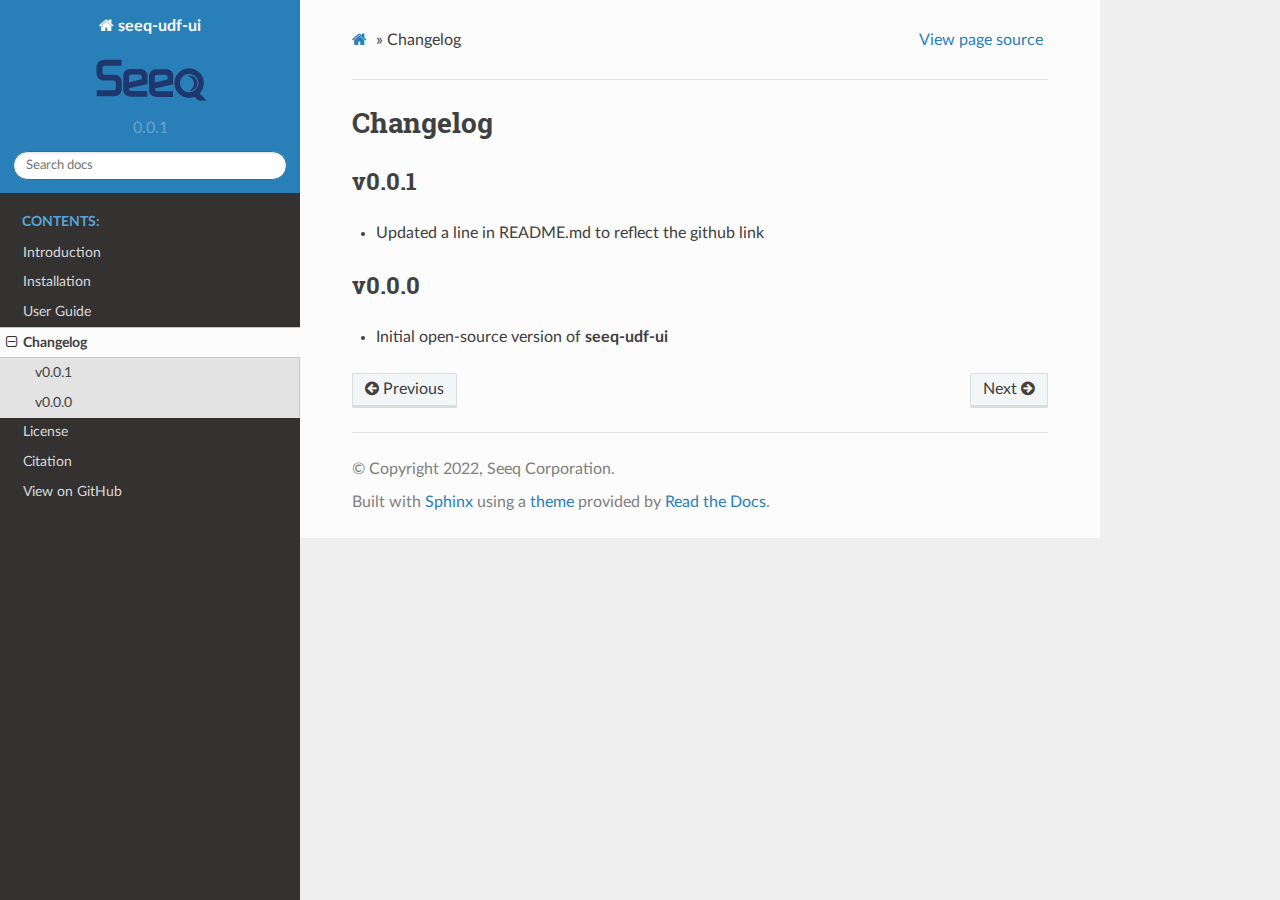
==== commit 5eed2447: "Updated a line in README.md to reflect the github link" ====
--- a/docs/changelog.html
+++ b/docs/changelog.html
@@ -4,7 +4,7 @@
   <meta charset="utf-8" /><meta name="generator" content="Docutils 0.17.1: http://docutils.sourceforge.net/" />
 
   <meta name="viewport" content="width=device-width, initial-scale=1.0" />
-  <title>Changelog &mdash; seeq-udf-ui 0.0.0 documentation</title>
+  <title>Changelog &mdash; seeq-udf-ui 0.0.1 documentation</title>
       <link rel="stylesheet" href="_static/pygments.css" type="text/css" />
       <link rel="stylesheet" href="_static/css/theme.css" type="text/css" />
     <link rel="shortcut icon" href="_static/seeq-favicon.ico"/>
@@ -32,7 +32,7 @@
             <img src="_static/Seeq_logo_darkBlue_sm.png" class="logo" alt="Logo"/>
           </a>
               <div class="version">
-                0.0.0
+                0.0.1
               </div>
 <div role="search">
   <form id="rtd-search-form" class="wy-form" action="search.html" method="get">
@@ -48,6 +48,7 @@
 <li class="toctree-l1"><a class="reference internal" href="installation.html">Installation</a></li>
 <li class="toctree-l1"><a class="reference internal" href="user_guide.html">User Guide</a></li>
 <li class="toctree-l1 current"><a class="current reference internal" href="#">Changelog</a><ul>
+<li class="toctree-l2"><a class="reference internal" href="#v0-0-1">v0.0.1</a></li>
 <li class="toctree-l2"><a class="reference internal" href="#v0-0-0">v0.0.0</a></li>
 </ul>
 </li>
@@ -82,6 +83,12 @@
              
   <section id="changelog">
 <h1>Changelog<a class="headerlink" href="#changelog" title="Permalink to this headline"></a></h1>
+<section id="v0-0-1">
+<h2>v0.0.1<a class="headerlink" href="#v0-0-1" title="Permalink to this headline"></a></h2>
+<ul class="simple">
+<li><p>Updated a line in README.md to reflect the github link</p></li>
+</ul>
+</section>
 <section id="v0-0-0">
 <h2>v0.0.0<a class="headerlink" href="#v0-0-0" title="Permalink to this headline"></a></h2>
 <ul class="simple">
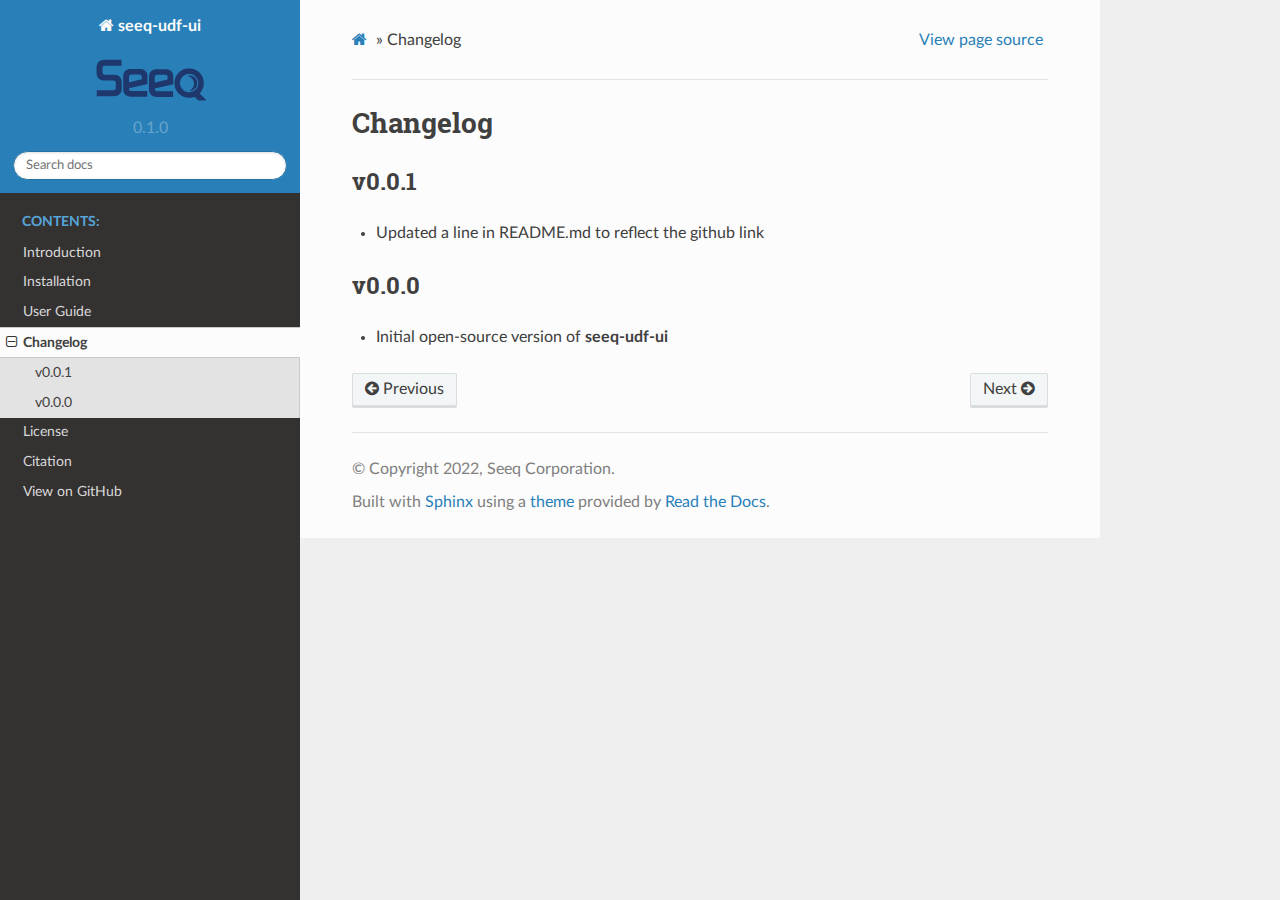
==== commit 88cdbeb9: "Added a test" ====
--- a/docs/changelog.html
+++ b/docs/changelog.html
@@ -4,7 +4,7 @@
   <meta charset="utf-8" /><meta name="generator" content="Docutils 0.17.1: http://docutils.sourceforge.net/" />
 
   <meta name="viewport" content="width=device-width, initial-scale=1.0" />
-  <title>Changelog &mdash; seeq-udf-ui 0.0.1 documentation</title>
+  <title>Changelog &mdash; seeq-udf-ui 0.1.0 documentation</title>
       <link rel="stylesheet" href="_static/pygments.css" type="text/css" />
       <link rel="stylesheet" href="_static/css/theme.css" type="text/css" />
     <link rel="shortcut icon" href="_static/seeq-favicon.ico"/>
@@ -32,7 +32,7 @@
             <img src="_static/Seeq_logo_darkBlue_sm.png" class="logo" alt="Logo"/>
           </a>
               <div class="version">
-                0.0.1
+                0.1.0
               </div>
 <div role="search">
   <form id="rtd-search-form" class="wy-form" action="search.html" method="get">
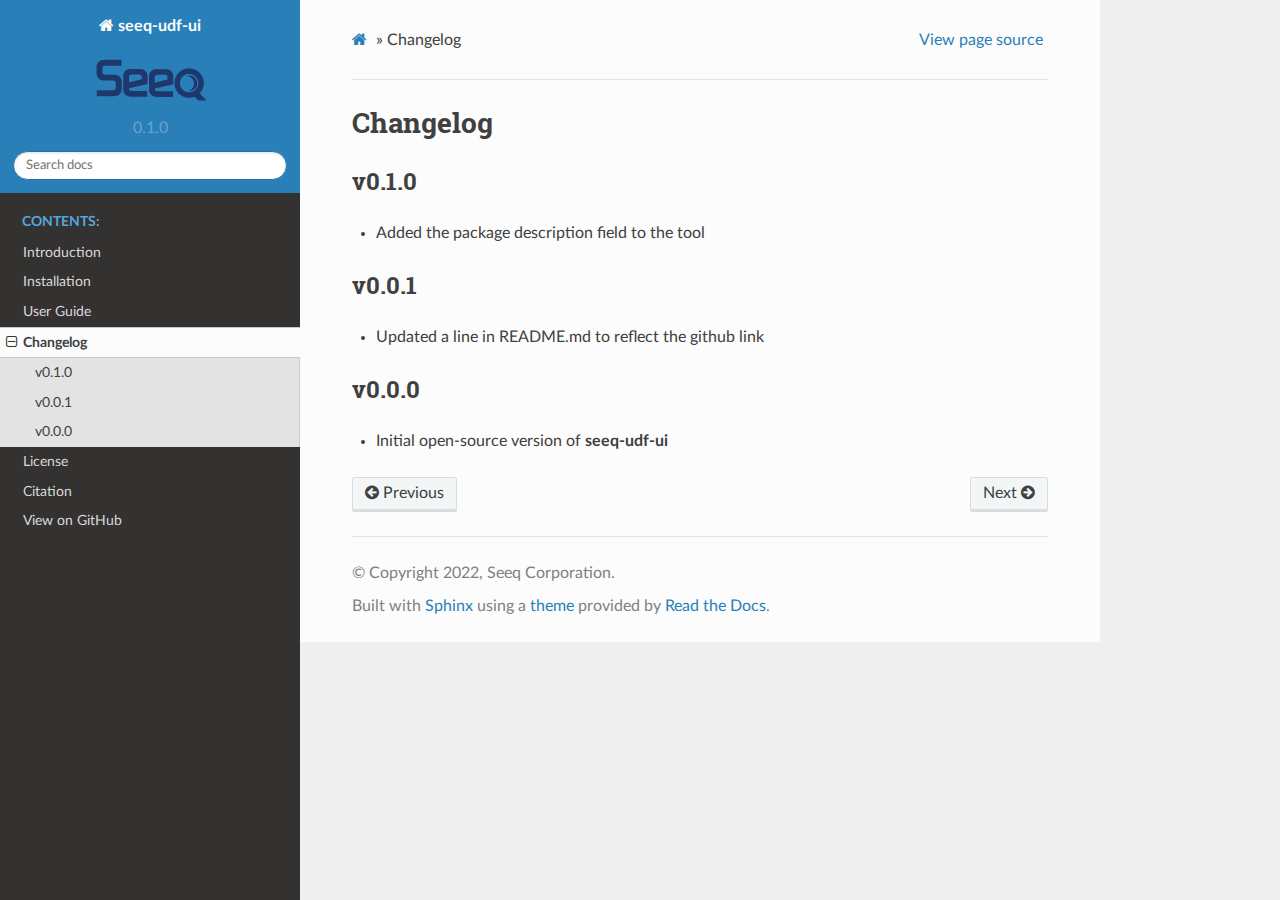
==== commit ce835a64: "Updated change log" ====
--- a/docs/changelog.html
+++ b/docs/changelog.html
@@ -48,6 +48,7 @@
 <li class="toctree-l1"><a class="reference internal" href="installation.html">Installation</a></li>
 <li class="toctree-l1"><a class="reference internal" href="user_guide.html">User Guide</a></li>
 <li class="toctree-l1 current"><a class="current reference internal" href="#">Changelog</a><ul>
+<li class="toctree-l2"><a class="reference internal" href="#v0-1-0">v0.1.0</a></li>
 <li class="toctree-l2"><a class="reference internal" href="#v0-0-1">v0.0.1</a></li>
 <li class="toctree-l2"><a class="reference internal" href="#v0-0-0">v0.0.0</a></li>
 </ul>
@@ -83,6 +84,12 @@
              
   <section id="changelog">
 <h1>Changelog<a class="headerlink" href="#changelog" title="Permalink to this headline"></a></h1>
+<section id="v0-1-0">
+<h2>v0.1.0<a class="headerlink" href="#v0-1-0" title="Permalink to this headline"></a></h2>
+<ul class="simple">
+<li><p>Added the package description field to the tool</p></li>
+</ul>
+</section>
 <section id="v0-0-1">
 <h2>v0.0.1<a class="headerlink" href="#v0-0-1" title="Permalink to this headline"></a></h2>
 <ul class="simple">
